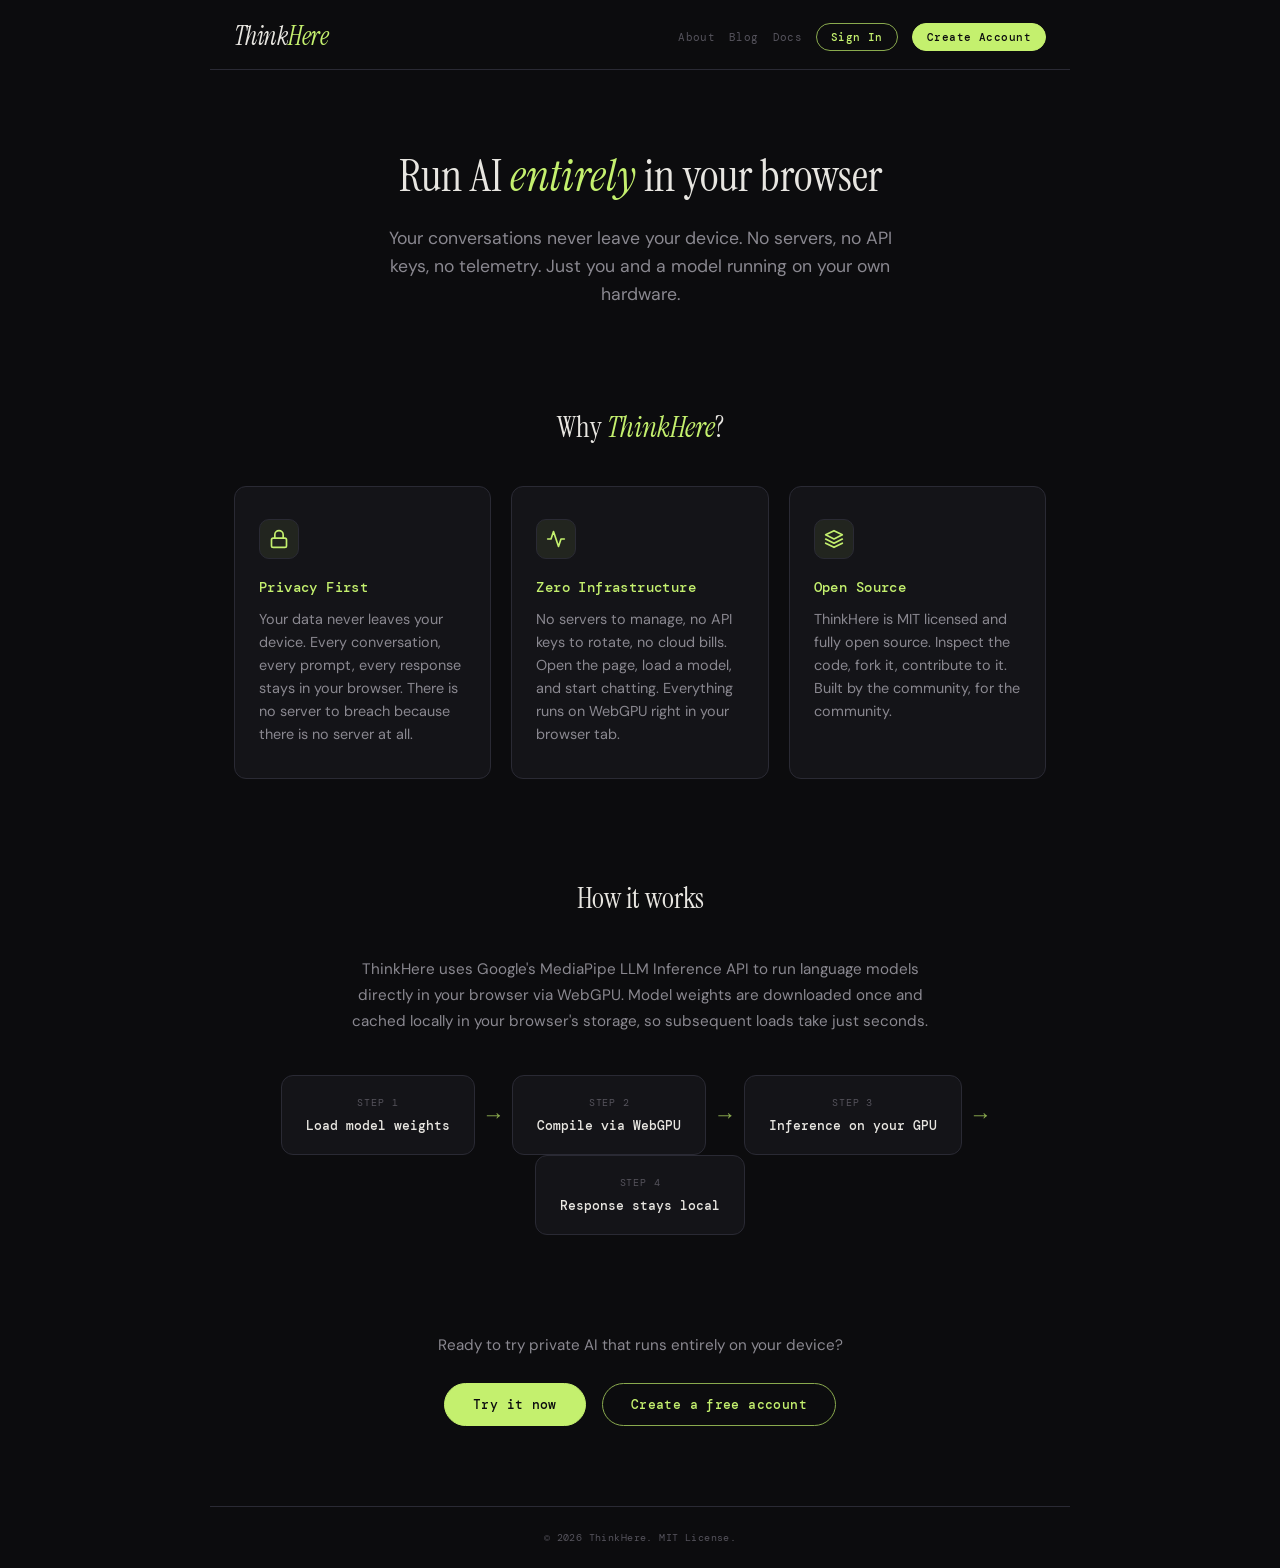
==== about.html @ 5b17ec75 "Simplify free tier to direct-to-chat Gemma 3n E2B experience Split monolithic index.html into separa" ====
<!DOCTYPE html>
<html lang="en">

<head>
  <meta charset="UTF-8">
  <meta name="viewport" content="width=device-width, initial-scale=1.0">
  <title>About — ThinkHere | Private AI in Your Browser</title>
  <meta name="description" content="ThinkHere runs AI entirely in your browser. No servers, no API keys, no data leaves your device. Learn how it works.">
  <link rel="icon" type="image/svg+xml" href="favicon.svg">
  <link rel="preconnect" href="https://fonts.googleapis.com">
  <link href="https://fonts.googleapis.com/css2?family=DM+Mono:wght@300;400;500&family=Instrument+Serif:ital@0;1&family=DM+Sans:wght@300;400;500;600&display=swap" rel="stylesheet">
  <link rel="stylesheet" href="css/style.css">
  <style>
    /* ── About Page Styles ── */
    .page-wrap {
      max-width: 860px;
      margin: 0 auto;
      display: flex;
      flex-direction: column;
      min-height: 100dvh;
    }

    .page-content {
      flex: 1;
      padding: 0 24px;
      overflow-y: auto;
    }

    /* Hero */
    .hero {
      text-align: center;
      padding: 80px 0 60px;
    }

    .hero h1 {
      font-family: var(--font-serif);
      font-size: 2.8rem;
      font-weight: 400;
      line-height: 1.2;
      margin-bottom: 20px;
    }

    .hero h1 em {
      color: var(--accent);
      font-style: italic;
    }

    .hero .tagline {
      color: var(--text-dim);
      font-size: 1.1rem;
      max-width: 520px;
      margin: 0 auto;
      line-height: 1.6;
    }

    /* Section titles */
    .section-title {
      font-family: var(--font-serif);
      font-size: 1.8rem;
      font-weight: 400;
      text-align: center;
      margin-bottom: 40px;
    }

    .section-title em {
      color: var(--accent);
      font-style: italic;
    }

    /* Cards */
    .cards-section {
      padding: 40px 0 60px;
    }

    .cards-grid {
      display: grid;
      grid-template-columns: repeat(3, 1fr);
      gap: 20px;
    }

    .card {
      background: var(--surface);
      border: 1px solid var(--border);
      border-radius: var(--radius);
      padding: 32px 24px;
      transition: border-color 0.2s ease;
    }

    .card:hover {
      border-color: var(--accent-dim);
    }

    .card-icon {
      width: 40px;
      height: 40px;
      border-radius: 10px;
      background: var(--accent-glow);
      border: 1px solid var(--border);
      display: flex;
      align-items: center;
      justify-content: center;
      font-size: 1.2rem;
      margin-bottom: 20px;
    }

    .card h3 {
      font-family: var(--font-mono);
      font-size: 0.85rem;
      font-weight: 500;
      letter-spacing: 0.03em;
      color: var(--accent);
      margin-bottom: 12px;
    }

    .card p {
      color: var(--text-dim);
      font-size: 0.9rem;
      line-height: 1.6;
    }

    /* How It Works */
    .how-section {
      padding: 40px 0 60px;
    }

    .how-description {
      color: var(--text-dim);
      font-size: 0.95rem;
      line-height: 1.7;
      text-align: center;
      max-width: 600px;
      margin: 0 auto 40px;
    }

    .flow-diagram {
      display: flex;
      align-items: center;
      justify-content: center;
      gap: 0;
      flex-wrap: wrap;
    }

    .flow-step {
      background: var(--surface);
      border: 1px solid var(--border);
      border-radius: var(--radius);
      padding: 20px 24px;
      text-align: center;
      min-width: 140px;
    }

    .flow-step .step-label {
      font-family: var(--font-mono);
      font-size: 0.65rem;
      color: var(--text-faint);
      text-transform: uppercase;
      letter-spacing: 0.08em;
      margin-bottom: 8px;
    }

    .flow-step .step-text {
      font-family: var(--font-mono);
      font-size: 0.8rem;
      color: var(--text);
      font-weight: 500;
    }

    .flow-arrow {
      color: var(--accent-dim);
      font-size: 1.4rem;
      padding: 0 12px;
      font-family: var(--font-mono);
    }

    /* CTA */
    .cta-section {
      text-align: center;
      padding: 40px 0 80px;
    }

    .cta-section p {
      color: var(--text-dim);
      font-size: 0.95rem;
      margin-bottom: 28px;
    }

    .cta-buttons {
      display: flex;
      gap: 16px;
      justify-content: center;
      flex-wrap: wrap;
    }

    .btn-primary {
      display: inline-block;
      font-family: var(--font-mono);
      font-size: 0.8rem;
      font-weight: 500;
      letter-spacing: 0.03em;
      text-decoration: none;
      padding: 12px 28px;
      border-radius: 100px;
      color: var(--bg);
      background: var(--accent);
      border: 1px solid var(--accent);
      transition: all 0.2s ease;
      cursor: pointer;
    }

    .btn-primary:hover {
      background: #d4ff7e;
    }

    .btn-secondary {
      display: inline-block;
      font-family: var(--font-mono);
      font-size: 0.8rem;
      font-weight: 500;
      letter-spacing: 0.03em;
      text-decoration: none;
      padding: 12px 28px;
      border-radius: 100px;
      color: var(--accent);
      background: transparent;
      border: 1px solid var(--accent-dim);
      transition: all 0.2s ease;
      cursor: pointer;
    }

    .btn-secondary:hover {
      border-color: var(--accent);
      background: var(--accent-glow);
    }

    /* Footer */
    .page-footer {
      padding: 24px;
      border-top: 1px solid var(--border);
      text-align: center;
      font-family: var(--font-mono);
      font-size: 0.65rem;
      color: var(--text-faint);
      letter-spacing: 0.04em;
    }

    /* Responsive */
    @media (max-width: 680px) {
      .hero h1 {
        font-size: 2rem;
      }

      .cards-grid {
        grid-template-columns: 1fr;
      }

      .flow-diagram {
        flex-direction: column;
      }

      .flow-arrow {
        transform: rotate(90deg);
        padding: 8px 0;
      }
    }
  </style>
</head>

<body>

  <div class="page-wrap">
    <header>
      <a class="logo" href="/">Think<span>Here</span></a>
      <div class="header-right">
        <a class="header-nav" href="about.html">About</a>
        <a class="header-nav" href="blog.html">Blog</a>
        <a class="header-nav" href="docs.html">Docs</a>
        <a class="auth-btn sign-in" href="#" onclick="signIn(); return false;">Sign In</a>
        <a class="auth-btn create-account" href="#" onclick="signUp(); return false;">Create Account</a>
      </div>
    </header>

    <div class="page-content">

      <!-- Hero -->
      <section class="hero">
        <h1>Run AI <em>entirely</em> in your browser</h1>
        <p class="tagline">Your conversations never leave your device. No servers, no API keys, no telemetry. Just you and a model running on your own hardware.</p>
      </section>

      <!-- Why ThinkHere? -->
      <section class="cards-section">
        <h2 class="section-title">Why <em>ThinkHere</em>?</h2>
        <div class="cards-grid">
          <div class="card">
            <div class="card-icon">
              <svg width="20" height="20" viewBox="0 0 24 24" fill="none" stroke="var(--accent)" stroke-width="2" stroke-linecap="round" stroke-linejoin="round"><rect x="3" y="11" width="18" height="11" rx="2" ry="2"/><path d="M7 11V7a5 5 0 0110 0v4"/></svg>
            </div>
            <h3>Privacy First</h3>
            <p>Your data never leaves your device. Every conversation, every prompt, every response stays in your browser. There is no server to breach because there is no server at all.</p>
          </div>
          <div class="card">
            <div class="card-icon">
              <svg width="20" height="20" viewBox="0 0 24 24" fill="none" stroke="var(--accent)" stroke-width="2" stroke-linecap="round" stroke-linejoin="round"><path d="M22 12h-4l-3 9L9 3l-3 9H2"/></svg>
            </div>
            <h3>Zero Infrastructure</h3>
            <p>No servers to manage, no API keys to rotate, no cloud bills. Open the page, load a model, and start chatting. Everything runs on WebGPU right in your browser tab.</p>
          </div>
          <div class="card">
            <div class="card-icon">
              <svg width="20" height="20" viewBox="0 0 24 24" fill="none" stroke="var(--accent)" stroke-width="2" stroke-linecap="round" stroke-linejoin="round"><path d="M12 2L2 7l10 5 10-5-10-5z"/><path d="M2 17l10 5 10-5"/><path d="M2 12l10 5 10-5"/></svg>
            </div>
            <h3>Open Source</h3>
            <p>ThinkHere is MIT licensed and fully open source. Inspect the code, fork it, contribute to it. Built by the community, for the community.</p>
          </div>
        </div>
      </section>

      <!-- How It Works -->
      <section class="how-section">
        <h2 class="section-title">How it works</h2>
        <p class="how-description">ThinkHere uses Google's MediaPipe LLM Inference API to run language models directly in your browser via WebGPU. Model weights are downloaded once and cached locally in your browser's storage, so subsequent loads take just seconds.</p>

        <div class="flow-diagram">
          <div class="flow-step">
            <div class="step-label">Step 1</div>
            <div class="step-text">Load model weights</div>
          </div>
          <div class="flow-arrow">&rarr;</div>
          <div class="flow-step">
            <div class="step-label">Step 2</div>
            <div class="step-text">Compile via WebGPU</div>
          </div>
          <div class="flow-arrow">&rarr;</div>
          <div class="flow-step">
            <div class="step-label">Step 3</div>
            <div class="step-text">Inference on your GPU</div>
          </div>
          <div class="flow-arrow">&rarr;</div>
          <div class="flow-step">
            <div class="step-label">Step 4</div>
            <div class="step-text">Response stays local</div>
          </div>
        </div>
      </section>

      <!-- CTA -->
      <section class="cta-section">
        <p>Ready to try private AI that runs entirely on your device?</p>
        <div class="cta-buttons">
          <a class="btn-primary" href="index.html">Try it now</a>
          <a class="btn-secondary" href="#" onclick="signUp(); return false;">Create a free account</a>
        </div>
      </section>

    </div>

    <footer class="page-footer">
      &copy; 2026 ThinkHere. MIT License.
    </footer>
  </div>

  <script type="module" src="js/auth.js"></script>
</body>

</html>
---- css/style.css ----
/* ── ThinkHere — Free Tier Styles ── */
:root {
  --bg: #0c0c0e;
  --surface: #141418;
  --surface-2: #1c1c22;
  --border: #2a2a34;
  --text: #e8e6e1;
  --text-dim: #8a8890;
  --text-faint: #55535c;
  --accent: #c4f06e;
  --accent-dim: #8aaa4e;
  --accent-glow: rgba(196, 240, 110, 0.08);
  --user-bg: #1e2a14;
  --radius: 12px;
  --font-mono: 'DM Mono', monospace;
  --font-serif: 'Instrument Serif', Georgia, serif;
  --font-sans: 'DM Sans', system-ui, sans-serif;
}

* {
  margin: 0;
  padding: 0;
  box-sizing: border-box;
}

html,
body {
  height: 100%;
  background: var(--bg);
  color: var(--text);
  font-family: var(--font-sans);
}

/* ── Layout ── */
.app {
  display: flex;
  flex-direction: column;
  height: 100dvh;
  max-width: 860px;
  margin: 0 auto;
  overflow: hidden;
}

/* ── Header ── */
header {
  padding: 20px 24px 16px;
  border-bottom: 1px solid var(--border);
  display: flex;
  align-items: center;
  justify-content: space-between;
  flex-shrink: 0;
}

.logo {
  font-family: var(--font-serif);
  font-size: 1.6rem;
  font-style: italic;
  letter-spacing: -0.02em;
  color: var(--text);
  text-decoration: none;
}

.logo span {
  color: var(--accent);
}

.header-right {
  display: flex;
  align-items: center;
  gap: 14px;
}

.header-meta {
  font-family: var(--font-mono);
  font-size: 0.7rem;
  color: var(--text-faint);
  letter-spacing: 0.06em;
  text-transform: uppercase;
}

.header-nav {
  font-family: var(--font-mono);
  font-size: 0.7rem;
  color: var(--text-faint);
  text-decoration: none;
  letter-spacing: 0.03em;
  transition: color 0.2s ease;
}

.header-nav:hover {
  color: var(--accent);
}

.auth-btn {
  font-family: var(--font-mono);
  font-size: 0.68rem;
  font-weight: 500;
  letter-spacing: 0.04em;
  text-decoration: none;
  padding: 6px 14px;
  border-radius: 100px;
  cursor: pointer;
  transition: all 0.2s ease;
}

.auth-btn.sign-in {
  color: var(--accent);
  background: transparent;
  border: 1px solid var(--accent-dim);
}

.auth-btn.sign-in:hover {
  border-color: var(--accent);
  background: var(--accent-glow);
}

.auth-btn.create-account {
  color: var(--bg);
  background: var(--accent);
  border: 1px solid var(--accent);
}

.auth-btn.create-account:hover {
  background: #d4ff7e;
}

.github-link {
  color: var(--text-faint);
  transition: color 0.2s ease;
  display: flex;
  align-items: center;
}

.github-link:hover {
  color: var(--accent);
}

.github-link svg {
  width: 20px;
  height: 20px;
  fill: currentColor;
}

.gh-stats {
  display: flex;
  align-items: center;
  gap: 10px;
}

.gh-stat {
  display: flex;
  align-items: center;
  gap: 4px;
  font-family: var(--font-mono);
  font-size: 0.65rem;
  color: var(--text-faint);
  text-decoration: none;
  letter-spacing: 0.03em;
  transition: color 0.2s ease;
}

.gh-stat:hover {
  color: var(--accent);
}

.gh-stat svg {
  width: 13px;
  height: 13px;
  fill: currentColor;
}

/* ── Intro Section (shown before loading starts) ── */
.intro-section {
  flex: 1;
  display: flex;
  flex-direction: column;
  align-items: center;
  justify-content: center;
  padding: 40px 24px;
  gap: 20px;
  animation: fadeIn 0.6s ease;
  text-align: center;
}

.intro-section h2 {
  font-family: var(--font-serif);
  font-size: 2rem;
  font-weight: 400;
  line-height: 1.3;
}

.intro-section h2 em {
  color: var(--accent);
  font-style: italic;
}

.intro-section p {
  color: var(--text-dim);
  max-width: 480px;
  line-height: 1.6;
  font-size: 0.92rem;
}

.intro-section .start-btn {
  font-family: var(--font-mono);
  font-size: 0.85rem;
  font-weight: 500;
  background: var(--accent);
  color: var(--bg);
  border: none;
  border-radius: 100px;
  padding: 14px 40px;
  cursor: pointer;
  letter-spacing: 0.04em;
  text-transform: uppercase;
  transition: all 0.2s ease;
  margin-top: 8px;
}

.intro-section .start-btn:hover {
  background: #d4ff7e;
  transform: translateY(-1px);
}

.intro-section .start-btn:disabled {
  opacity: 0.4;
  cursor: not-allowed;
  transform: none;
}

/* ── Device Banners ── */
.device-info-bar {
  display: flex;
  align-items: center;
  gap: 10px;
  font-family: var(--font-mono);
  font-size: 0.65rem;
  color: var(--text-faint);
  letter-spacing: 0.04em;
  padding: 8px 16px;
  background: var(--surface);
  border: 1px solid var(--border);
  border-radius: 100px;
}

.device-info-bar .info-sep {
  color: var(--border);
}

.device-info-bar .info-ok {
  color: var(--accent-dim);
}

.device-info-bar .info-warn {
  color: #d0a070;
}

.iphone-unsupported-banner {
  background: #1a1a2a;
  border: 1px solid #3a3a6a;
  border-radius: var(--radius);
  padding: 20px 24px;
  margin-bottom: 20px;
  text-align: center;
  font-size: 0.85rem;
  color: #b0b0d8;
  line-height: 1.6;
  max-width: 520px;
}

.iphone-unsupported-banner strong {
  color: #d0d0f0;
  font-size: 0.95rem;
}

.webgpu-warning,
.browser-version-warning {
  background: #2a1a1a;
  border: 1px solid #5a2a2a;
  border-radius: var(--radius);
  padding: 16px 20px;
  max-width: 480px;
  text-align: center;
  font-size: 0.85rem;
  color: #e8a0a0;
  line-height: 1.5;
}

.browser-version-warning {
  background: #2a2a1a;
  border-color: #5a5a2a;
  color: #d8d0a0;
}

.browser-version-warning code {
  font-family: var(--font-mono);
  font-size: 0.78rem;
  background: rgba(255, 255, 255, 0.06);
  padding: 2px 6px;
  border-radius: 4px;
}

.network-error {
  background: #2a1a1a;
  border: 1px solid #5a2a2a;
  border-radius: var(--radius);
  padding: 20px 24px;
  max-width: 520px;
  text-align: left;
  font-size: 0.82rem;
  color: #e8a0a0;
  line-height: 1.6;
}

.network-error strong {
  display: block;
  margin-bottom: 8px;
  font-size: 0.9rem;
}

.network-error code {
  font-family: var(--font-mono);
  font-size: 0.72rem;
  background: rgba(255, 255, 255, 0.06);
  padding: 2px 6px;
  border-radius: 4px;
}

.network-error ul {
  margin: 8px 0;
  padding-left: 18px;
}

.network-error li {
  margin: 4px 0;
}

/* ── Loading Screen ── */
.loading-screen {
  display: none;
  flex: 1;
  flex-direction: column;
  align-items: center;
  justify-content: center;
  gap: 16px;
  padding: 40px 24px;
  animation: fadeIn 0.6s ease;
}

.loading-screen.active {
  display: flex;
}

@keyframes fadeIn {
  from { opacity: 0; transform: translateY(10px); }
  to { opacity: 1; transform: translateY(0); }
}

.loader-ring {
  width: 48px;
  height: 48px;
  border: 2px solid var(--border);
  border-top-color: var(--accent);
  border-radius: 50%;
  animation: spin 1s linear infinite;
}

@keyframes spin {
  to { transform: rotate(360deg); }
}

.loading-model-name {
  font-family: var(--font-serif);
  font-style: italic;
  font-size: 1.2rem;
  color: var(--text-dim);
}

.loading-label {
  font-family: var(--font-mono);
  font-size: 0.78rem;
  color: var(--text-dim);
  letter-spacing: 0.02em;
}

.progress-bar-container {
  width: 300px;
  height: 4px;
  background: var(--surface);
  border-radius: 2px;
  overflow: hidden;
}

.progress-bar {
  height: 100%;
  background: var(--accent);
  width: 0%;
  border-radius: 2px;
  transition: width 0.3s ease;
}

.loading-phases {
  display: flex;
  gap: 24px;
  margin-top: 4px;
}

.phase {
  display: flex;
  align-items: center;
  gap: 6px;
  font-family: var(--font-mono);
  font-size: 0.7rem;
  color: var(--text-faint);
  letter-spacing: 0.03em;
}

.phase.active {
  color: var(--accent);
}

.phase.done {
  color: var(--accent-dim);
}

.phase-dot {
  width: 7px;
  height: 7px;
  border-radius: 50%;
  background: var(--border);
  flex-shrink: 0;
}

.phase.active .phase-dot {
  background: var(--accent);
  box-shadow: 0 0 8px var(--accent-glow);
  animation: pulse 1.5s ease infinite;
}

.phase.done .phase-dot {
  background: var(--accent-dim);
}

@keyframes pulse {
  0%, 100% { opacity: 1; }
  50% { opacity: 0.4; }
}

.loading-stats {
  display: flex;
  gap: 20px;
  font-family: var(--font-mono);
  font-size: 0.7rem;
  color: var(--text-faint);
  letter-spacing: 0.03em;
}

.loading-tip {
  font-size: 0.78rem;
  color: var(--text-faint);
  text-align: center;
  max-width: 380px;
  line-height: 1.5;
  margin-top: 8px;
  transition: opacity 0.3s ease;
}

/* ── Chat Container ── */
.chat-container {
  display: none;
  flex-direction: column;
  flex: 1;
  overflow: hidden;
}

.chat-container.active {
  display: flex;
}

/* ── Messages ── */
.messages {
  flex: 1;
  overflow-y: auto;
  padding: 20px 24px;
  display: flex;
  flex-direction: column;
  gap: 8px;
}

.messages::-webkit-scrollbar {
  width: 6px;
  background: transparent;
}

.messages::-webkit-scrollbar-track {
  background: transparent;
}

.messages::-webkit-scrollbar-thumb {
  background: transparent;
  border-radius: 4px;
  transition: background 0.2s;
}

.messages:hover::-webkit-scrollbar-thumb {
  background: var(--border);
}

.message {
  padding: 12px 16px;
  border-radius: var(--radius);
  font-size: 0.88rem;
  line-height: 1.65;
  max-width: 85%;
  word-wrap: break-word;
  overflow-wrap: break-word;
}

.message.system {
  align-self: center;
  font-family: var(--font-mono);
  font-size: 0.72rem;
  color: var(--text-faint);
  background: transparent;
  padding: 8px;
  letter-spacing: 0.03em;
}

.message.user {
  align-self: flex-end;
  background: var(--user-bg);
  border: 1px solid rgba(196, 240, 110, 0.12);
  color: var(--text);
}

.message.assistant {
  align-self: flex-start;
  background: var(--surface);
  border: 1px solid var(--border);
  color: var(--text);
}

/* ── Markdown in assistant messages ── */
.message.assistant.rendered h1,
.message.assistant.rendered h2,
.message.assistant.rendered h3,
.message.assistant.rendered h4 {
  font-family: var(--font-serif);
  font-weight: 400;
  margin: 16px 0 8px;
  color: var(--text);
}

.message.assistant.rendered h1 { font-size: 1.3rem; }
.message.assistant.rendered h2 { font-size: 1.1rem; }
.message.assistant.rendered h3 { font-size: 1rem; }

.message.assistant.rendered p {
  margin: 8px 0;
}

.message.assistant.rendered ul,
.message.assistant.rendered ol {
  padding-left: 20px;
  margin: 8px 0;
}

.message.assistant.rendered li {
  margin: 4px 0;
}

.message.assistant.rendered code {
  font-family: var(--font-mono);
  font-size: 0.82em;
  background: var(--bg);
  padding: 2px 6px;
  border-radius: 4px;
}

.message.assistant.rendered pre {
  background: var(--bg);
  border: 1px solid var(--border);
  border-radius: 8px;
  padding: 14px 16px;
  overflow-x: auto;
  margin: 12px 0;
}

.message.assistant.rendered pre code {
  background: transparent;
  padding: 0;
  font-size: 0.8rem;
  line-height: 1.5;
}

.message.assistant.rendered blockquote {
  border-left: 3px solid var(--accent-dim);
  padding-left: 14px;
  margin: 12px 0;
  color: var(--text-dim);
}

.message.assistant.rendered table {
  border-collapse: collapse;
  margin: 12px 0;
  width: 100%;
}

.message.assistant.rendered th,
.message.assistant.rendered td {
  border: 1px solid var(--border);
  padding: 8px 12px;
  text-align: left;
  font-size: 0.82rem;
}

.message.assistant.rendered th {
  background: var(--surface-2);
  font-weight: 500;
}

.message.assistant.rendered hr {
  border: none;
  border-top: 1px solid var(--border);
  margin: 16px 0;
}

.message.assistant.rendered a {
  color: var(--accent);
  text-decoration: underline;
  text-underline-offset: 2px;
}

.message-image {
  max-width: 200px;
  max-height: 200px;
  border-radius: 8px;
  margin-top: 6px;
  display: block;
}

/* ── Input Area ── */
.input-area {
  border-top: 1px solid var(--border);
  padding: 14px 24px 20px;
  flex-shrink: 0;
}

.attachment-preview {
  display: none;
  flex-wrap: wrap;
  gap: 8px;
  margin-bottom: 10px;
}

.attachment-preview.active {
  display: flex;
}

.attachment-thumb {
  display: flex;
  align-items: center;
  gap: 6px;
  background: var(--surface);
  border: 1px solid var(--border);
  border-radius: 8px;
  padding: 6px 10px;
  font-size: 0.72rem;
  color: var(--text-dim);
}

.attachment-thumb img {
  width: 32px;
  height: 32px;
  object-fit: cover;
  border-radius: 4px;
}

.attachment-thumb .remove-attach {
  background: none;
  border: none;
  color: var(--text-faint);
  cursor: pointer;
  font-size: 1rem;
  line-height: 1;
  transition: color 0.2s;
}

.attachment-thumb .remove-attach:hover {
  color: #e05050;
}

.input-row {
  display: flex;
  align-items: flex-end;
  gap: 8px;
}

.input-wrapper {
  flex: 1;
  background: var(--surface);
  border: 1px solid var(--border);
  border-radius: var(--radius);
  padding: 0 14px;
  transition: border-color 0.2s;
}

.input-wrapper:focus-within {
  border-color: var(--accent-dim);
}

.input-wrapper textarea {
  width: 100%;
  background: transparent;
  border: none;
  color: var(--text);
  font-family: var(--font-sans);
  font-size: 0.88rem;
  resize: none;
  outline: none;
  padding: 12px 0;
  line-height: 1.5;
  max-height: 150px;
}

.file-btn,
.send-btn,
.stop-btn {
  flex-shrink: 0;
  width: 40px;
  height: 40px;
  border-radius: 50%;
  border: 1px solid var(--border);
  background: var(--surface);
  color: var(--text-dim);
  cursor: pointer;
  display: flex;
  align-items: center;
  justify-content: center;
  transition: all 0.2s;
}

.file-btn:hover,
.send-btn:hover {
  border-color: var(--accent-dim);
  color: var(--accent);
}

.send-btn:disabled {
  opacity: 0.3;
  cursor: not-allowed;
}

.send-btn svg,
.stop-btn svg,
.file-btn svg {
  width: 18px;
  height: 18px;
  fill: currentColor;
}

.stop-btn {
  display: none;
  border-color: #e05050;
  color: #e05050;
}

.stop-btn.active {
  display: flex;
}

.stop-btn:hover {
  background: rgba(224, 80, 80, 0.1);
}

.multimodal-btns {
  display: none;
}

.multimodal-btns.active {
  display: flex;
  gap: 4px;
}

.mm-btn {
  flex-shrink: 0;
  width: 40px;
  height: 40px;
  border-radius: 50%;
  border: 1px solid var(--border);
  background: var(--surface);
  color: var(--text-dim);
  cursor: pointer;
  display: flex;
  align-items: center;
  justify-content: center;
  transition: all 0.2s;
}

.mm-btn:hover {
  border-color: var(--accent-dim);
  color: var(--accent);
}

.mm-btn svg {
  width: 18px;
  height: 18px;
  fill: currentColor;
}

.input-meta {
  display: flex;
  justify-content: space-between;
  align-items: center;
  margin-top: 8px;
}

.input-meta-left {
  display: flex;
  align-items: center;
  gap: 8px;
}

.input-meta-left span {
  font-family: var(--font-mono);
  font-size: 0.68rem;
  color: var(--text-faint);
  letter-spacing: 0.02em;
}

.toolbar-btn {
  display: inline-flex;
  align-items: center;
  gap: 4px;
  font-family: var(--font-mono);
  font-size: 0.65rem;
  color: var(--text-faint);
  background: transparent;
  border: 1px solid transparent;
  padding: 4px 8px;
  border-radius: 6px;
  cursor: pointer;
  letter-spacing: 0.03em;
  transition: all 0.2s;
}

.toolbar-btn:hover {
  color: var(--text-dim);
  border-color: var(--border);
  background: var(--surface);
}

.toolbar-btn svg {
  width: 14px;
  height: 14px;
  fill: currentColor;
}

.input-meta-right {
  display: flex;
  align-items: center;
  gap: 10px;
}

.input-meta-right span {
  font-family: var(--font-mono);
  font-size: 0.68rem;
  color: var(--text-faint);
  letter-spacing: 0.02em;
}

.token-bar {
  display: flex;
  align-items: center;
  gap: 8px;
}

.token-bar-track {
  width: 60px;
  height: 3px;
  background: var(--surface-2);
  border-radius: 2px;
  overflow: hidden;
}

.token-bar-fill {
  height: 100%;
  background: var(--accent-dim);
  width: 0%;
  border-radius: 2px;
  transition: width 0.3s ease;
}

.token-bar-fill.warn {
  background: #d0a070;
}

.token-bar-fill.danger {
  background: #e05050;
}

/* ── File Drop Overlay ── */
.file-drop-overlay {
  position: absolute;
  inset: 0;
  background: rgba(12, 12, 14, 0.9);
  display: none;
  flex-direction: column;
  align-items: center;
  justify-content: center;
  gap: 12px;
  z-index: 20;
  border: 2px dashed var(--accent-dim);
  border-radius: var(--radius);
}

.file-drop-overlay.active {
  display: flex;
}

.file-drop-overlay svg {
  width: 36px;
  height: 36px;
  fill: var(--accent-dim);
}

.file-drop-overlay span {
  font-family: var(--font-mono);
  font-size: 0.78rem;
  color: var(--accent-dim);
  letter-spacing: 0.03em;
}

/* ── Upgrade Banner ── */
.upgrade-banner {
  display: flex;
  align-items: center;
  justify-content: center;
  gap: 12px;
  padding: 10px 20px;
  background: var(--surface);
  border-top: 1px solid var(--border);
  font-family: var(--font-mono);
  font-size: 0.72rem;
  color: var(--text-dim);
  letter-spacing: 0.03em;
}

.upgrade-banner a {
  color: var(--accent);
  text-decoration: none;
  font-weight: 500;
}

.upgrade-banner a:hover {
  text-decoration: underline;
}

/* ── Responsive ── */
@media (max-width: 600px) {
  header {
    padding: 16px 16px 12px;
  }

  .header-right {
    gap: 8px;
  }

  .gh-stats {
    display: none;
  }

  .messages {
    padding: 16px;
  }

  .input-area {
    padding: 12px 16px 20px;
  }

  .intro-section h2 {
    font-size: 1.5rem;
  }

  .message {
    max-width: 92%;
  }

  .device-info-bar {
    font-size: 0.6rem;
    gap: 6px;
    padding: 6px 12px;
  }

  .auth-btn {
    font-size: 0.6rem;
    padding: 5px 10px;
  }
}
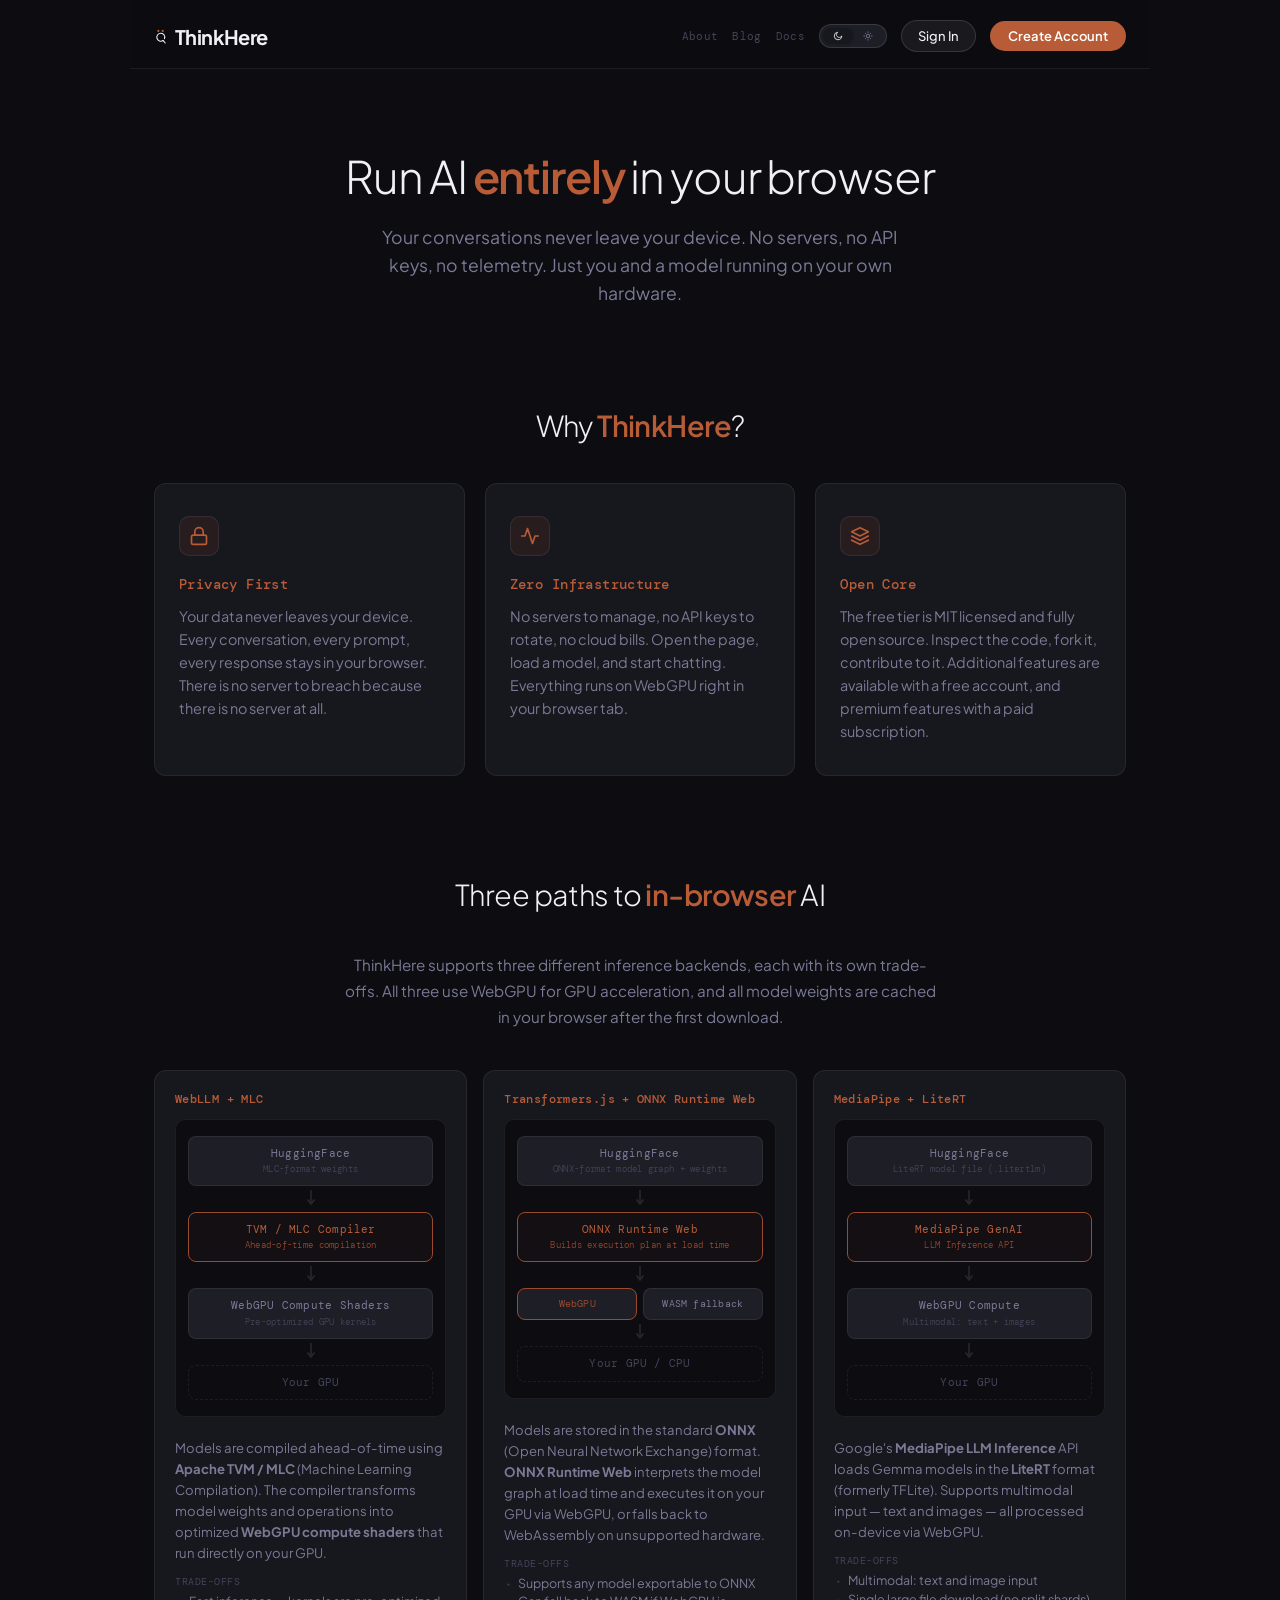
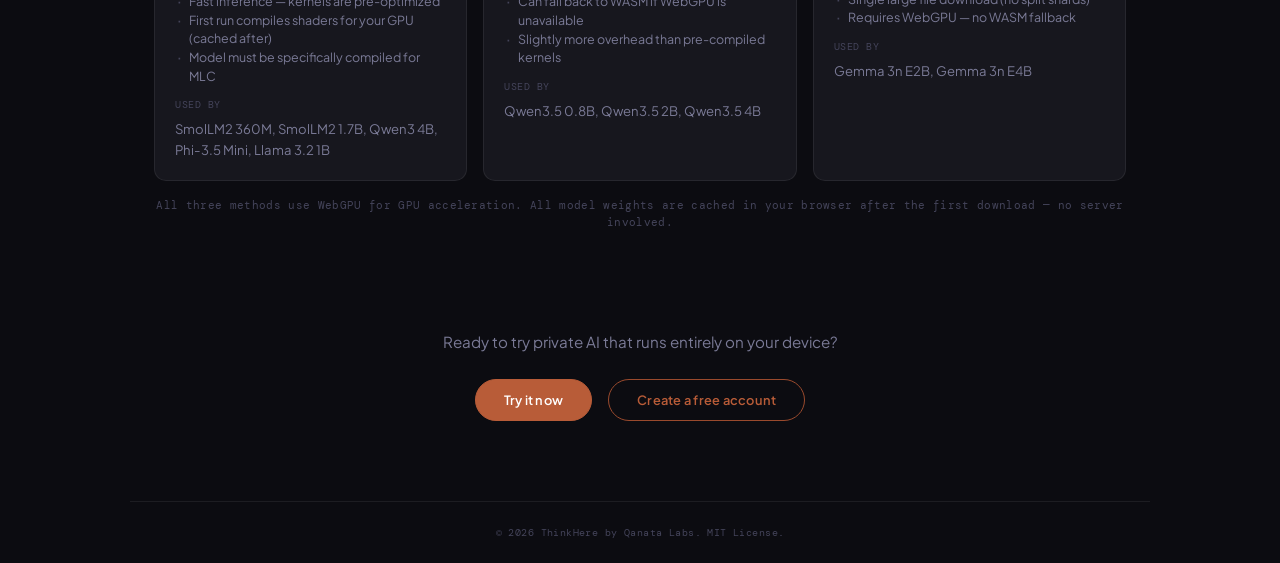
==== commit f4ff7787: "rebrand" ====
--- a/about.html
+++ b/about.html
@@ -1,5 +1,5 @@
 <!DOCTYPE html>
-<html lang="en">
+<html lang="en" data-theme="dark">
 
 <head>
   <meta charset="UTF-8">
@@ -8,16 +8,59 @@
   <meta name="description" content="ThinkHere runs AI entirely in your browser. No servers, no API keys, no data leaves your device. Learn how it works.">
   <link rel="icon" type="image/svg+xml" href="favicon.svg">
   <link rel="preconnect" href="https://fonts.googleapis.com">
-  <link href="https://fonts.googleapis.com/css2?family=DM+Mono:wght@300;400;500&family=Instrument+Serif:ital@0;1&family=DM+Sans:wght@300;400;500;600&display=swap" rel="stylesheet">
+  <link href="https://fonts.googleapis.com/css2?family=Plus+Jakarta+Sans:ital,wght@0,300;0,400;0,500;0,600;0,700;1,400&family=DM+Mono:wght@300;400;500&display=swap" rel="stylesheet">
   <link rel="stylesheet" href="css/style.css">
   <style>
     /* ── About Page Styles ── */
     .page-wrap {
-      max-width: 860px;
+      max-width: 1020px;
       margin: 0 auto;
       display: flex;
       flex-direction: column;
       min-height: 100dvh;
+    }
+
+    /* Top nav for content pages */
+    .page-header {
+      padding: 20px 24px 16px;
+      border-bottom: 1px solid var(--border);
+      display: flex;
+      align-items: center;
+      justify-content: space-between;
+      flex-shrink: 0;
+      background: var(--topbar-bg);
+      backdrop-filter: blur(12px);
+    }
+
+    .page-header-logo {
+      font-family: var(--font-sans);
+      font-weight: 700;
+      font-size: 1.25rem;
+      letter-spacing: -0.03em;
+      color: var(--text);
+      text-decoration: none;
+      display: flex;
+      align-items: center;
+      gap: 8px;
+    }
+
+    .page-header-right {
+      display: flex;
+      align-items: center;
+      gap: 14px;
+    }
+
+    .page-nav {
+      font-family: var(--font-mono);
+      font-size: 0.7rem;
+      color: var(--text-dim);
+      text-decoration: none;
+      letter-spacing: 0.03em;
+      transition: color 0.2s ease;
+    }
+
+    .page-nav:hover {
+      color: var(--accent);
     }
 
     .page-content {
@@ -33,20 +76,23 @@
     }
 
     .hero h1 {
-      font-family: var(--font-serif);
+      font-family: var(--font-sans);
       font-size: 2.8rem;
-      font-weight: 400;
+      font-weight: 300;
       line-height: 1.2;
       margin-bottom: 20px;
+      letter-spacing: -0.025em;
+      color: var(--hero-h);
     }
 
     .hero h1 em {
-      color: var(--accent);
-      font-style: italic;
+      color: var(--hero-em);
+      font-style: normal;
+      font-weight: 600;
     }
 
     .hero .tagline {
-      color: var(--text-dim);
+      color: var(--text-muted);
       font-size: 1.1rem;
       max-width: 520px;
       margin: 0 auto;
@@ -55,16 +101,19 @@
 
     /* Section titles */
     .section-title {
-      font-family: var(--font-serif);
+      font-family: var(--font-sans);
       font-size: 1.8rem;
-      font-weight: 400;
+      font-weight: 300;
       text-align: center;
       margin-bottom: 40px;
+      letter-spacing: -0.02em;
+      color: var(--hero-h);
     }
 
     .section-title em {
-      color: var(--accent);
-      font-style: italic;
+      color: var(--hero-em);
+      font-style: normal;
+      font-weight: 600;
     }
 
     /* Cards */
@@ -87,14 +136,14 @@
     }
 
     .card:hover {
-      border-color: var(--accent-dim);
+      border-color: var(--border-md);
     }
 
     .card-icon {
       width: 40px;
       height: 40px;
       border-radius: 10px;
-      background: var(--accent-glow);
+      background: rgba(184,92,56,0.1);
       border: 1px solid var(--border);
       display: flex;
       align-items: center;
@@ -113,18 +162,18 @@
     }
 
     .card p {
-      color: var(--text-dim);
+      color: var(--text-muted);
       font-size: 0.9rem;
       line-height: 1.6;
     }
 
-    /* How It Works */
+    /* How It Works / Architecture */
     .how-section {
       padding: 40px 0 60px;
     }
 
     .how-description {
-      color: var(--text-dim);
+      color: var(--text-muted);
       font-size: 0.95rem;
       line-height: 1.7;
       text-align: center;
@@ -132,44 +181,169 @@
       margin: 0 auto 40px;
     }
 
-    .flow-diagram {
-      display: flex;
-      align-items: center;
-      justify-content: center;
-      gap: 0;
-      flex-wrap: wrap;
-    }
-
-    .flow-step {
+    .arch-columns {
+      display: grid;
+      grid-template-columns: 1fr 1fr 1fr;
+      gap: 16px;
+    }
+
+    .arch-card {
       background: var(--surface);
       border: 1px solid var(--border);
       border-radius: var(--radius);
-      padding: 20px 24px;
-      text-align: center;
-      min-width: 140px;
-    }
-
-    .flow-step .step-label {
+      padding: 20px;
+    }
+
+    .arch-card h4 {
+      font-family: var(--font-mono);
+      font-size: 0.78rem;
+      font-weight: 500;
+      color: var(--accent);
+      margin-bottom: 12px;
+      letter-spacing: 0.03em;
+    }
+
+    .arch-card p {
+      font-size: 0.82rem;
+      color: var(--text-muted);
+      line-height: 1.6;
+      text-align: left;
+      margin-bottom: 12px;
+    }
+
+    .arch-card p:last-child {
+      margin-bottom: 0;
+    }
+
+    .arch-card .arch-label {
       font-family: var(--font-mono);
       font-size: 0.65rem;
-      color: var(--text-faint);
+      color: var(--text-dim);
+      letter-spacing: 0.05em;
       text-transform: uppercase;
-      letter-spacing: 0.08em;
-      margin-bottom: 8px;
-    }
-
-    .flow-step .step-text {
-      font-family: var(--font-mono);
-      font-size: 0.8rem;
-      color: var(--text);
-      font-weight: 500;
-    }
-
-    .flow-arrow {
+      margin-bottom: 4px;
+    }
+
+    .arch-card ul {
+      list-style: none;
+      padding: 0;
+      margin: 0 0 12px;
+    }
+
+    .arch-card li {
+      font-size: 0.78rem;
+      color: var(--text-muted);
+      line-height: 1.5;
+      padding-left: 14px;
+      position: relative;
+    }
+
+    .arch-card li::before {
+      content: '\00B7';
+      position: absolute;
+      left: 2px;
+      color: var(--text-dim);
+      font-weight: bold;
+    }
+
+    .arch-flow {
+      display: flex;
+      flex-direction: column;
+      align-items: center;
+      margin-bottom: 20px;
+      padding: 16px 12px;
+      background: var(--bg);
+      border-radius: 10px;
+      border: 1px solid var(--border);
+    }
+
+    .arch-flow-step {
+      width: 100%;
+      background: var(--surface2);
+      border: 1px solid var(--border);
+      border-radius: 8px;
+      padding: 9px 12px;
+      text-align: center;
+      font-family: var(--font-mono);
+      font-size: 0.68rem;
+      font-weight: 400;
+      color: var(--text-muted);
+      letter-spacing: 0.02em;
+      line-height: 1.4;
+    }
+
+    .arch-flow-step .step-sub {
+      display: block;
+      font-size: 0.58rem;
+      color: var(--text-dim);
+      font-weight: 300;
+      margin-top: 2px;
+      letter-spacing: 0.03em;
+    }
+
+    .arch-flow-step.highlight {
+      border-color: var(--accent-dim);
+      background: rgba(184,92,56,0.04);
+      color: var(--accent);
+    }
+
+    .arch-flow-step.highlight .step-sub {
       color: var(--accent-dim);
-      font-size: 1.4rem;
-      padding: 0 12px;
-      font-family: var(--font-mono);
+    }
+
+    .arch-flow-step.step-end {
+      background: transparent;
+      border-style: dashed;
+      color: var(--text-dim);
+    }
+
+    .arch-flow-step.step-fork {
+      display: flex;
+      justify-content: center;
+      gap: 6px;
+      background: transparent;
+      border: none;
+      padding: 0;
+    }
+
+    .arch-flow-step.step-fork .fork-option {
+      flex: 1;
+      background: var(--surface2);
+      border: 1px solid var(--border);
+      border-radius: 8px;
+      padding: 8px 6px;
+      font-family: var(--font-mono);
+      font-size: 0.62rem;
+      color: var(--text-muted);
+      text-align: center;
+    }
+
+    .arch-flow-step.step-fork .fork-primary {
+      border-color: var(--accent-dim);
+      color: var(--accent-dim);
+    }
+
+    .arch-flow-arrow {
+      display: flex;
+      align-items: center;
+      justify-content: center;
+      padding: 4px 0;
+      color: var(--border-md);
+    }
+
+    .arch-flow-arrow svg {
+      width: 12px;
+      height: 18px;
+    }
+
+    .arch-shared {
+      margin-top: 16px;
+      text-align: center;
+      font-family: var(--font-mono);
+      font-size: 0.68rem;
+      color: var(--text-dim);
+      letter-spacing: 0.03em;
+      line-height: 1.6;
     }
 
     /* CTA */
@@ -179,7 +353,7 @@
     }
 
     .cta-section p {
-      color: var(--text-dim);
+      color: var(--text-muted);
       font-size: 0.95rem;
       margin-bottom: 28px;
     }
@@ -193,14 +367,14 @@
 
     .btn-primary {
       display: inline-block;
-      font-family: var(--font-mono);
+      font-family: var(--font-sans);
       font-size: 0.8rem;
-      font-weight: 500;
-      letter-spacing: 0.03em;
+      font-weight: 600;
+      letter-spacing: 0.02em;
       text-decoration: none;
       padding: 12px 28px;
       border-radius: 100px;
-      color: var(--bg);
+      color: #fff;
       background: var(--accent);
       border: 1px solid var(--accent);
       transition: all 0.2s ease;
@@ -208,15 +382,16 @@
     }
 
     .btn-primary:hover {
-      background: #d4ff7e;
+      background: #d4724e;
+      border-color: #d4724e;
     }
 
     .btn-secondary {
       display: inline-block;
-      font-family: var(--font-mono);
+      font-family: var(--font-sans);
       font-size: 0.8rem;
-      font-weight: 500;
-      letter-spacing: 0.03em;
+      font-weight: 600;
+      letter-spacing: 0.02em;
       text-decoration: none;
       padding: 12px 28px;
       border-radius: 100px;
@@ -239,11 +414,49 @@
       text-align: center;
       font-family: var(--font-mono);
       font-size: 0.65rem;
-      color: var(--text-faint);
+      color: var(--text-dim);
       letter-spacing: 0.04em;
     }
 
+    /* Theme toggle for content pages */
+    .page-theme-toggle {
+      display: flex;
+      align-items: center;
+      background: var(--surface2);
+      border: 1px solid var(--border-md);
+      border-radius: 20px;
+      padding: 3px;
+    }
+
+    .page-theme-btn {
+      display: flex;
+      align-items: center;
+      gap: 4px;
+      padding: 3px 10px;
+      border-radius: 16px;
+      border: none;
+      background: transparent;
+      color: var(--text-muted);
+      font-family: var(--font-sans);
+      font-size: 11px;
+      font-weight: 500;
+      cursor: pointer;
+      transition: all 0.18s;
+    }
+
+    .page-theme-btn.active {
+      background: var(--surface);
+      color: var(--text);
+      box-shadow: 0 1px 4px var(--shadow);
+    }
+
     /* Responsive */
+    @media (max-width: 900px) {
+      .arch-columns {
+        grid-template-columns: 1fr 1fr;
+      }
+    }
+
     @media (max-width: 680px) {
       .hero h1 {
         font-size: 2rem;
@@ -253,13 +466,16 @@
         grid-template-columns: 1fr;
       }
 
-      .flow-diagram {
-        flex-direction: column;
+      .arch-columns {
+        grid-template-columns: 1fr;
       }
 
-      .flow-arrow {
-        transform: rotate(90deg);
-        padding: 8px 0;
+      .page-header {
+        padding: 16px;
+      }
+
+      .page-header-right {
+        gap: 8px;
       }
     }
   </style>
@@ -268,14 +484,30 @@
 <body>
 
   <div class="page-wrap">
-    <header>
-      <a class="logo" href="/">Think<span>Here</span></a>
-      <div class="header-right">
-        <a class="header-nav" href="about.html">About</a>
-        <a class="header-nav" href="blog.html">Blog</a>
-        <a class="header-nav" href="docs.html">Docs</a>
-        <a class="auth-btn sign-in" href="#" onclick="signIn(); return false;">Sign In</a>
-        <a class="auth-btn create-account" href="#" onclick="signUp(); return false;">Create Account</a>
+    <header class="page-header">
+      <a class="page-header-logo" href="/">
+        <svg width="13" height="15" viewBox="0 0 72 80" fill="none">
+          <circle cx="24" cy="9" r="6" fill="#b85c38"/>
+          <circle cx="48" cy="9" r="6" fill="#b85c38"/>
+          <path d="M 58,52 A 22,22 0 1 0 50,62" stroke="#f4f1eb" stroke-width="6" fill="none" stroke-linecap="round" class="ql-stroke"/>
+          <line x1="50" y1="62" x2="62" y2="76" stroke="#f4f1eb" stroke-width="6" stroke-linecap="round" class="ql-stroke"/>
+        </svg>
+        ThinkHere
+      </a>
+      <div class="page-header-right">
+        <a class="page-nav" href="about.html">About</a>
+        <a class="page-nav" href="blog.html">Blog</a>
+        <a class="page-nav" href="docs.html">Docs</a>
+        <div class="page-theme-toggle">
+          <button class="page-theme-btn active" id="btn-dark" onclick="setTheme('dark')">
+            <svg width="10" height="10" viewBox="0 0 24 24" fill="none"><path d="M21 12.79A9 9 0 1111.21 3a7 7 0 109.79 9.79z" stroke="currentColor" stroke-width="2" stroke-linecap="round"/></svg>
+          </button>
+          <button class="page-theme-btn" id="btn-light" onclick="setTheme('light')">
+            <svg width="10" height="10" viewBox="0 0 24 24" fill="none"><circle cx="12" cy="12" r="4" stroke="currentColor" stroke-width="2"/><path d="M12 2v2M12 20v2M2 12h2M20 12h2M5.63 5.63l1.41 1.41M16.96 16.96l1.41 1.41M5.63 18.37l1.41-1.41M16.96 7.04l1.41-1.41" stroke="currentColor" stroke-width="2" stroke-linecap="round"/></svg>
+          </button>
+        </div>
+        <a class="btn-top-ghost" href="#" onclick="signIn(); return false;">Sign In</a>
+        <a class="btn-top-solid" href="#" onclick="signUp(); return false;">Create Account</a>
       </div>
     </header>
 
@@ -293,54 +525,102 @@
         <div class="cards-grid">
           <div class="card">
             <div class="card-icon">
-              <svg width="20" height="20" viewBox="0 0 24 24" fill="none" stroke="var(--accent)" stroke-width="2" stroke-linecap="round" stroke-linejoin="round"><rect x="3" y="11" width="18" height="11" rx="2" ry="2"/><path d="M7 11V7a5 5 0 0110 0v4"/></svg>
+              <svg width="20" height="20" viewBox="0 0 24 24" fill="none" stroke="#b85c38" stroke-width="2" stroke-linecap="round" stroke-linejoin="round"><rect x="3" y="11" width="18" height="11" rx="2" ry="2"/><path d="M7 11V7a5 5 0 0110 0v4"/></svg>
             </div>
             <h3>Privacy First</h3>
             <p>Your data never leaves your device. Every conversation, every prompt, every response stays in your browser. There is no server to breach because there is no server at all.</p>
           </div>
           <div class="card">
             <div class="card-icon">
-              <svg width="20" height="20" viewBox="0 0 24 24" fill="none" stroke="var(--accent)" stroke-width="2" stroke-linecap="round" stroke-linejoin="round"><path d="M22 12h-4l-3 9L9 3l-3 9H2"/></svg>
+              <svg width="20" height="20" viewBox="0 0 24 24" fill="none" stroke="#b85c38" stroke-width="2" stroke-linecap="round" stroke-linejoin="round"><path d="M22 12h-4l-3 9L9 3l-3 9H2"/></svg>
             </div>
             <h3>Zero Infrastructure</h3>
             <p>No servers to manage, no API keys to rotate, no cloud bills. Open the page, load a model, and start chatting. Everything runs on WebGPU right in your browser tab.</p>
           </div>
           <div class="card">
             <div class="card-icon">
-              <svg width="20" height="20" viewBox="0 0 24 24" fill="none" stroke="var(--accent)" stroke-width="2" stroke-linecap="round" stroke-linejoin="round"><path d="M12 2L2 7l10 5 10-5-10-5z"/><path d="M2 17l10 5 10-5"/><path d="M2 12l10 5 10-5"/></svg>
+              <svg width="20" height="20" viewBox="0 0 24 24" fill="none" stroke="#b85c38" stroke-width="2" stroke-linecap="round" stroke-linejoin="round"><path d="M12 2L2 7l10 5 10-5-10-5z"/><path d="M2 17l10 5 10-5"/><path d="M2 12l10 5 10-5"/></svg>
             </div>
-            <h3>Open Source</h3>
-            <p>ThinkHere is MIT licensed and fully open source. Inspect the code, fork it, contribute to it. Built by the community, for the community.</p>
+            <h3>Open Core</h3>
+            <p>The free tier is MIT licensed and fully open source. Inspect the code, fork it, contribute to it. Additional features are available with a free account, and premium features with a paid subscription.</p>
           </div>
         </div>
       </section>
 
-      <!-- How It Works -->
+      <!-- How It Works — Three Architectures -->
       <section class="how-section">
-        <h2 class="section-title">How it works</h2>
-        <p class="how-description">ThinkHere uses Google's MediaPipe LLM Inference API to run language models directly in your browser via WebGPU. Model weights are downloaded once and cached locally in your browser's storage, so subsequent loads take just seconds.</p>
-
-        <div class="flow-diagram">
-          <div class="flow-step">
-            <div class="step-label">Step 1</div>
-            <div class="step-text">Load model weights</div>
+        <h2 class="section-title">Three paths to <em>in-browser</em> AI</h2>
+        <p class="how-description">ThinkHere supports three different inference backends, each with its own trade-offs. All three use WebGPU for GPU acceleration, and all model weights are cached in your browser after the first download.</p>
+
+        <div class="arch-columns">
+          <div class="arch-card">
+            <h4>WebLLM + MLC</h4>
+            <div class="arch-flow">
+              <div class="arch-flow-step">HuggingFace<span class="step-sub">MLC-format weights</span></div>
+              <div class="arch-flow-arrow"><svg viewBox="0 0 12 18"><line x1="6" y1="0" x2="6" y2="12" stroke="currentColor" stroke-width="1.5"/><polyline points="2.5,9.5 6,14 9.5,9.5" fill="none" stroke="currentColor" stroke-width="1.5"/></svg></div>
+              <div class="arch-flow-step highlight">TVM / MLC Compiler<span class="step-sub">Ahead-of-time compilation</span></div>
+              <div class="arch-flow-arrow"><svg viewBox="0 0 12 18"><line x1="6" y1="0" x2="6" y2="12" stroke="currentColor" stroke-width="1.5"/><polyline points="2.5,9.5 6,14 9.5,9.5" fill="none" stroke="currentColor" stroke-width="1.5"/></svg></div>
+              <div class="arch-flow-step">WebGPU Compute Shaders<span class="step-sub">Pre-optimized GPU kernels</span></div>
+              <div class="arch-flow-arrow"><svg viewBox="0 0 12 18"><line x1="6" y1="0" x2="6" y2="12" stroke="currentColor" stroke-width="1.5"/><polyline points="2.5,9.5 6,14 9.5,9.5" fill="none" stroke="currentColor" stroke-width="1.5"/></svg></div>
+              <div class="arch-flow-step step-end">Your GPU</div>
+            </div>
+            <p>Models are compiled ahead-of-time using <strong>Apache TVM / MLC</strong> (Machine Learning Compilation). The compiler transforms model weights and operations into optimized <strong>WebGPU compute shaders</strong> that run directly on your GPU.</p>
+            <div class="arch-label">Trade-offs</div>
+            <ul>
+              <li>Fast inference — kernels are pre-optimized</li>
+              <li>First run compiles shaders for your GPU (cached after)</li>
+              <li>Model must be specifically compiled for MLC</li>
+            </ul>
+            <p class="arch-label">Used by</p>
+            <p>SmolLM2 360M, SmolLM2 1.7B, Qwen3 4B, Phi-3.5 Mini, Llama 3.2 1B</p>
           </div>
-          <div class="flow-arrow">&rarr;</div>
-          <div class="flow-step">
-            <div class="step-label">Step 2</div>
-            <div class="step-text">Compile via WebGPU</div>
+          <div class="arch-card">
+            <h4>Transformers.js + ONNX Runtime Web</h4>
+            <div class="arch-flow">
+              <div class="arch-flow-step">HuggingFace<span class="step-sub">ONNX-format model graph + weights</span></div>
+              <div class="arch-flow-arrow"><svg viewBox="0 0 12 18"><line x1="6" y1="0" x2="6" y2="12" stroke="currentColor" stroke-width="1.5"/><polyline points="2.5,9.5 6,14 9.5,9.5" fill="none" stroke="currentColor" stroke-width="1.5"/></svg></div>
+              <div class="arch-flow-step highlight">ONNX Runtime Web<span class="step-sub">Builds execution plan at load time</span></div>
+              <div class="arch-flow-arrow"><svg viewBox="0 0 12 18"><line x1="6" y1="0" x2="6" y2="12" stroke="currentColor" stroke-width="1.5"/><polyline points="2.5,9.5 6,14 9.5,9.5" fill="none" stroke="currentColor" stroke-width="1.5"/></svg></div>
+              <div class="arch-flow-step step-fork">
+                <div class="fork-option fork-primary">WebGPU</div>
+                <div class="fork-option">WASM fallback</div>
+              </div>
+              <div class="arch-flow-arrow"><svg viewBox="0 0 12 18"><line x1="6" y1="0" x2="6" y2="12" stroke="currentColor" stroke-width="1.5"/><polyline points="2.5,9.5 6,14 9.5,9.5" fill="none" stroke="currentColor" stroke-width="1.5"/></svg></div>
+              <div class="arch-flow-step step-end">Your GPU / CPU</div>
+            </div>
+            <p>Models are stored in the standard <strong>ONNX</strong> (Open Neural Network Exchange) format. <strong>ONNX Runtime Web</strong> interprets the model graph at load time and executes it on your GPU via WebGPU, or falls back to WebAssembly on unsupported hardware.</p>
+            <div class="arch-label">Trade-offs</div>
+            <ul>
+              <li>Supports any model exportable to ONNX</li>
+              <li>Can fall back to WASM if WebGPU is unavailable</li>
+              <li>Slightly more overhead than pre-compiled kernels</li>
+            </ul>
+            <p class="arch-label">Used by</p>
+            <p>Qwen3.5 0.8B, Qwen3.5 2B, Qwen3.5 4B</p>
           </div>
-          <div class="flow-arrow">&rarr;</div>
-          <div class="flow-step">
-            <div class="step-label">Step 3</div>
-            <div class="step-text">Inference on your GPU</div>
-          </div>
-          <div class="flow-arrow">&rarr;</div>
-          <div class="flow-step">
-            <div class="step-label">Step 4</div>
-            <div class="step-text">Response stays local</div>
+          <div class="arch-card">
+            <h4>MediaPipe + LiteRT</h4>
+            <div class="arch-flow">
+              <div class="arch-flow-step">HuggingFace<span class="step-sub">LiteRT model file (.litertlm)</span></div>
+              <div class="arch-flow-arrow"><svg viewBox="0 0 12 18"><line x1="6" y1="0" x2="6" y2="12" stroke="currentColor" stroke-width="1.5"/><polyline points="2.5,9.5 6,14 9.5,9.5" fill="none" stroke="currentColor" stroke-width="1.5"/></svg></div>
+              <div class="arch-flow-step highlight">MediaPipe GenAI<span class="step-sub">LLM Inference API</span></div>
+              <div class="arch-flow-arrow"><svg viewBox="0 0 12 18"><line x1="6" y1="0" x2="6" y2="12" stroke="currentColor" stroke-width="1.5"/><polyline points="2.5,9.5 6,14 9.5,9.5" fill="none" stroke="currentColor" stroke-width="1.5"/></svg></div>
+              <div class="arch-flow-step">WebGPU Compute<span class="step-sub">Multimodal: text + images</span></div>
+              <div class="arch-flow-arrow"><svg viewBox="0 0 12 18"><line x1="6" y1="0" x2="6" y2="12" stroke="currentColor" stroke-width="1.5"/><polyline points="2.5,9.5 6,14 9.5,9.5" fill="none" stroke="currentColor" stroke-width="1.5"/></svg></div>
+              <div class="arch-flow-step step-end">Your GPU</div>
+            </div>
+            <p>Google's <strong>MediaPipe LLM Inference</strong> API loads Gemma models in the <strong>LiteRT</strong> format (formerly TFLite). Supports multimodal input — text and images — all processed on-device via WebGPU.</p>
+            <div class="arch-label">Trade-offs</div>
+            <ul>
+              <li>Multimodal: text and image input</li>
+              <li>Single large file download (no split shards)</li>
+              <li>Requires WebGPU — no WASM fallback</li>
+            </ul>
+            <p class="arch-label">Used by</p>
+            <p>Gemma 3n E2B, Gemma 3n E4B</p>
           </div>
         </div>
+        <div class="arch-shared">All three methods use WebGPU for GPU acceleration. All model weights are cached in your browser after the first download — no server involved.</div>
       </section>
 
       <!-- CTA -->
@@ -355,10 +635,24 @@
     </div>
 
     <footer class="page-footer">
-      &copy; 2026 ThinkHere. MIT License.
+      &copy; 2026 ThinkHere by Qanata Labs. MIT License.
     </footer>
   </div>
 
+  <script>
+    function setTheme(t) {
+      document.documentElement.setAttribute('data-theme', t);
+      document.getElementById('btn-dark').classList.toggle('active', t === 'dark');
+      document.getElementById('btn-light').classList.toggle('active', t === 'light');
+      var strokeCol = t === 'light' ? '#9a9a9a' : '#f4f1eb';
+      document.querySelectorAll('.ql-stroke').forEach(function(el) { el.setAttribute('stroke', strokeCol); });
+      localStorage.setItem('thinkhere-theme', t);
+    }
+    (function() {
+      var saved = localStorage.getItem('thinkhere-theme');
+      if (saved) setTheme(saved);
+    })();
+  </script>
   <script type="module" src="js/auth.js"></script>
 </body>
 
--- a/css/style.css
+++ b/css/style.css
@@ -1,20 +1,75 @@
-/* ── ThinkHere — Free Tier Styles ── */
-:root {
-  --bg: #0c0c0e;
-  --surface: #141418;
-  --surface-2: #1c1c22;
-  --border: #2a2a34;
-  --text: #e8e6e1;
-  --text-dim: #8a8890;
-  --text-faint: #55535c;
-  --accent: #c4f06e;
-  --accent-dim: #8aaa4e;
-  --accent-glow: rgba(196, 240, 110, 0.08);
-  --user-bg: #1e2a14;
-  --radius: 12px;
-  --font-mono: 'DM Mono', monospace;
-  --font-serif: 'Instrument Serif', Georgia, serif;
-  --font-sans: 'DM Sans', system-ui, sans-serif;
+/* ── ThinkHere — Qanata Labs Brand Styles ── */
+
+/* ── DARK THEME (default) ── */
+[data-theme="dark"] {
+  --bg:           #0c0c11;
+  --bg-side:      #101015;
+  --surface:      #17171e;
+  --surface2:     #1e1e27;
+  --border:       rgba(255,255,255,0.07);
+  --border-md:    rgba(255,255,255,0.12);
+  --text:         #f0f0f5;
+  --text-muted:   #7a7a96;
+  --text-dim:     #44445a;
+  --input-bg:     #17171e;
+  --pill-bg:      rgba(184,92,56,0.12);
+  --pill-border:  rgba(184,92,56,0.28);
+  --pill-text:    #c96a42;
+  --pill2-bg:     rgba(255,255,255,0.04);
+  --pill2-border: rgba(255,255,255,0.09);
+  --pill2-text:   rgba(255,255,255,0.32);
+  --topbar-bg:    rgba(12,12,17,0.8);
+  --btn-ghost-bg: rgba(255,255,255,0.06);
+  --btn-ghost-bd: rgba(255,255,255,0.13);
+  --hero-h:       #f0f0f5;
+  --hero-em:      #b85c38;
+  --sidebar-glow: rgba(184,92,56,0.22);
+  --orb1:         rgba(184,92,56,0.09);
+  --orb2:         rgba(184,92,56,0.05);
+  --shadow:       rgba(0,0,0,0.15);
+  --accent:       #b85c38;
+  --accent-dim:   #9a4a2d;
+  --accent-glow:  rgba(184,92,56,0.10);
+  --user-bg:      #1e1a16;
+  --radius:       12px;
+  --font-mono:    'DM Mono', monospace;
+  --font-sans:    'Plus Jakarta Sans', system-ui, sans-serif;
+}
+
+/* ── LIGHT THEME ── */
+[data-theme="light"] {
+  --bg:           #f0f0f0;
+  --bg-side:      #ffffff;
+  --surface:      #ffffff;
+  --surface2:     #e8e8e8;
+  --border:       rgba(0,0,0,0.08);
+  --border-md:    rgba(0,0,0,0.13);
+  --text:         #1a1a1a;
+  --text-muted:   #666666;
+  --text-dim:     #aaaaaa;
+  --input-bg:     #ffffff;
+  --pill-bg:      rgba(184,92,56,0.08);
+  --pill-border:  rgba(184,92,56,0.22);
+  --pill-text:    #9e3f1a;
+  --pill2-bg:     rgba(0,0,0,0.04);
+  --pill2-border: rgba(0,0,0,0.1);
+  --pill2-text:   #888888;
+  --topbar-bg:    rgba(240,240,240,0.92);
+  --btn-ghost-bg: rgba(0,0,0,0.05);
+  --btn-ghost-bd: rgba(0,0,0,0.14);
+  --hero-h:       #111820;
+  --hero-em:      #b85c38;
+  --sidebar-glow: rgba(184,92,56,0.15);
+  --orb1:         rgba(184,92,56,0.06);
+  --orb2:         rgba(184,92,56,0.03);
+  --shadow:       rgba(0,0,0,0.08);
+  --accent:       #b85c38;
+  --accent-dim:   #9e3f1a;
+  --accent-glow:  rgba(184,92,56,0.08);
+  --user-bg:      #f5ede8;
+  --radius:       12px;
+  --font-mono:    'DM Mono', monospace;
+  --font-sans:    'Plus Jakarta Sans', system-ui, sans-serif;
 }
 
 * {
@@ -29,122 +84,362 @@
   background: var(--bg);
   color: var(--text);
   font-family: var(--font-sans);
-}
-
-/* ── Layout ── */
+  transition: background 0.25s, color 0.25s;
+}
+
+/* ── Layout: Sidebar + Main ── */
 .app {
   display: flex;
+  height: 100dvh;
+  overflow: hidden;
+}
+
+/* ── Sidebar ── */
+.sidebar {
+  width: 258px;
+  background: var(--bg-side);
+  border-right: 1px solid var(--border);
+  display: flex;
   flex-direction: column;
-  height: 100dvh;
-  max-width: 860px;
-  margin: 0 auto;
+  padding: 22px 14px 18px;
+  flex-shrink: 0;
+  position: relative;
+  transition: background 0.25s;
+}
+
+.sidebar::after {
+  content: '';
+  position: absolute;
+  top: 15%;
+  right: 0;
+  bottom: 15%;
+  width: 1px;
+  background: linear-gradient(to bottom, transparent, var(--sidebar-glow), transparent);
+}
+
+/* Logo block */
+.logo-block {
+  padding: 2px 8px 16px;
+  border-bottom: 1px solid var(--border);
+  margin-bottom: 12px;
+}
+
+.logo-product {
+  font-family: var(--font-sans);
+  font-weight: 700;
+  font-size: 20px;
+  letter-spacing: -0.03em;
+  color: var(--text);
+  line-height: 1;
+  text-decoration: none;
+  display: block;
+}
+
+a.logo-product:hover {
+  opacity: 0.85;
+}
+
+.logo-parent {
+  display: flex;
+  align-items: center;
+  gap: 6px;
+  margin-top: 5px;
+}
+
+.logo-parent-text {
+  font-family: var(--font-mono);
+  font-size: 9px;
+  letter-spacing: 0.14em;
+  text-transform: uppercase;
+  color: var(--text-dim);
+}
+
+/* New chat button */
+.btn-new {
+  display: flex;
+  align-items: center;
+  gap: 9px;
+  padding: 9px 12px;
+  border-radius: 8px;
+  background: transparent;
+  border: 1px solid var(--border-md);
+  color: var(--text-muted);
+  font-family: var(--font-sans);
+  font-size: 13.5px;
+  font-weight: 500;
+  cursor: pointer;
+  transition: all 0.15s;
+  width: 100%;
+  text-align: left;
+  margin-bottom: 4px;
+}
+
+.btn-new:hover {
+  background: var(--surface2);
+  color: var(--text);
+}
+
+.btn-new svg {
+  opacity: 0.5;
+  flex-shrink: 0;
+}
+
+/* Nav section */
+.nav-section {
+  flex: 1;
+  overflow-y: auto;
+  display: flex;
+  flex-direction: column;
+  gap: 1px;
+}
+
+.nav-item {
+  display: flex;
+  align-items: center;
+  gap: 9px;
+  padding: 8px 12px;
+  border-radius: 7px;
+  color: var(--text-muted);
+  font-size: 13.5px;
+  cursor: pointer;
+  transition: all 0.14s;
+  text-decoration: none;
+}
+
+.nav-item:hover {
+  background: var(--surface2);
+  color: var(--text);
+}
+
+.nav-item svg {
+  flex-shrink: 0;
+  opacity: 0.6;
+}
+
+.nav-divider {
+  height: 1px;
+  background: var(--border);
+  margin: 8px 0;
+}
+
+/* Sidebar footer */
+.sidebar-footer {
+  padding-top: 14px;
+  border-top: 1px solid var(--border);
+  display: flex;
+  flex-direction: column;
+  gap: 7px;
+}
+
+.footer-note {
+  padding: 2px 4px 2px;
+  line-height: 1.5;
+}
+
+.footer-label {
+  font-family: var(--font-mono);
+  font-size: 9px;
+  letter-spacing: 0.18em;
+  text-transform: uppercase;
+  color: #b85c38;
+  display: block;
+  margin-bottom: 5px;
+}
+
+.footer-body {
+  font-size: 11.5px;
+  color: var(--text-muted);
+  line-height: 1.5;
+}
+
+.pills {
+  display: flex;
+  flex-direction: column;
+  gap: 4px;
+}
+
+.pill {
+  display: flex;
+  align-items: center;
+  gap: 7px;
+  padding: 5px 9px;
+  border-radius: 6px;
+  font-size: 11px;
+  font-weight: 600;
+  letter-spacing: 0.03em;
+  border: 1px solid transparent;
+  transition: all 0.15s;
+}
+
+.pill-a {
+  background: var(--pill-bg);
+  border-color: var(--pill-border);
+  color: var(--pill-text);
+}
+
+.pill-b {
+  background: var(--pill2-bg);
+  border-color: var(--pill2-border);
+  color: var(--pill2-text);
+}
+
+.btn-login {
+  padding: 10px 12px;
+  border-radius: 7px;
+  background: #b85c38;
+  border: none;
+  color: #fff;
+  font-family: var(--font-sans);
+  font-size: 13px;
+  font-weight: 600;
+  cursor: pointer;
+  transition: all 0.18s;
+  text-align: center;
+  text-decoration: none;
+  display: block;
+}
+
+.btn-login:hover {
+  background: #d4724e;
+}
+
+/* ── Main Content Area ── */
+.main-content {
+  flex: 1;
+  display: flex;
+  flex-direction: column;
   overflow: hidden;
-}
-
-/* ── Header ── */
-header {
-  padding: 20px 24px 16px;
+  position: relative;
+  background: var(--bg);
+  transition: background 0.25s;
+}
+
+/* Background orbs */
+.bg-orb {
+  position: absolute;
+  border-radius: 50%;
+  filter: blur(90px);
+  pointer-events: none;
+  z-index: 0;
+}
+
+.orb1 {
+  width: 520px;
+  height: 400px;
+  background: radial-gradient(circle, var(--orb1) 0%, transparent 70%);
+  top: -80px;
+  left: 50%;
+  transform: translateX(-50%);
+}
+
+.orb2 {
+  width: 280px;
+  height: 280px;
+  background: radial-gradient(circle, var(--orb2) 0%, transparent 70%);
+  bottom: 60px;
+  right: 8%;
+}
+
+/* ── Topbar ── */
+.topbar {
+  position: relative;
+  z-index: 10;
+  height: 52px;
+  display: flex;
+  align-items: center;
+  justify-content: flex-end;
+  padding: 0 20px;
+  gap: 8px;
   border-bottom: 1px solid var(--border);
-  display: flex;
-  align-items: center;
-  justify-content: space-between;
+  background: var(--topbar-bg);
+  backdrop-filter: blur(12px);
+  transition: background 0.25s;
   flex-shrink: 0;
 }
 
-.logo {
-  font-family: var(--font-serif);
-  font-size: 1.6rem;
-  font-style: italic;
-  letter-spacing: -0.02em;
+/* Theme toggle */
+.theme-toggle {
+  display: flex;
+  align-items: center;
+  background: var(--surface2);
+  border: 1px solid var(--border-md);
+  border-radius: 20px;
+  padding: 3px;
+  margin-right: 6px;
+}
+
+.theme-btn {
+  display: flex;
+  align-items: center;
+  gap: 5px;
+  padding: 4px 12px;
+  border-radius: 16px;
+  border: none;
+  background: transparent;
+  color: var(--text-muted);
+  font-family: var(--font-sans);
+  font-size: 12px;
+  font-weight: 500;
+  cursor: pointer;
+  transition: all 0.18s;
+}
+
+.theme-btn.active {
+  background: var(--surface);
   color: var(--text);
+  box-shadow: 0 1px 4px var(--shadow);
+}
+
+.btn-top-ghost {
+  padding: 7px 16px;
+  border-radius: 20px;
+  border: 1px solid var(--btn-ghost-bd);
+  background: var(--btn-ghost-bg);
+  color: var(--text);
+  font-family: var(--font-sans);
+  font-size: 13px;
+  font-weight: 500;
+  cursor: pointer;
+  transition: all 0.15s;
   text-decoration: none;
 }
 
-.logo span {
-  color: var(--accent);
-}
-
-.header-right {
-  display: flex;
-  align-items: center;
-  gap: 14px;
-}
-
-.header-meta {
+.btn-top-ghost:hover {
+  background: var(--surface2);
+}
+
+.btn-top-solid {
+  padding: 7px 18px;
+  border-radius: 20px;
+  border: none;
+  background: #b85c38;
+  color: #fff;
+  font-family: var(--font-sans);
+  font-size: 13px;
+  font-weight: 600;
+  cursor: pointer;
+  transition: all 0.15s;
+  text-decoration: none;
+}
+
+.btn-top-solid:hover {
+  background: #d4724e;
+}
+
+.topbar-meta {
   font-family: var(--font-mono);
   font-size: 0.7rem;
-  color: var(--text-faint);
+  color: var(--text-dim);
   letter-spacing: 0.06em;
   text-transform: uppercase;
-}
-
-.header-nav {
-  font-family: var(--font-mono);
-  font-size: 0.7rem;
-  color: var(--text-faint);
-  text-decoration: none;
-  letter-spacing: 0.03em;
-  transition: color 0.2s ease;
-}
-
-.header-nav:hover {
-  color: var(--accent);
-}
-
-.auth-btn {
-  font-family: var(--font-mono);
-  font-size: 0.68rem;
-  font-weight: 500;
-  letter-spacing: 0.04em;
-  text-decoration: none;
-  padding: 6px 14px;
-  border-radius: 100px;
-  cursor: pointer;
-  transition: all 0.2s ease;
-}
-
-.auth-btn.sign-in {
-  color: var(--accent);
-  background: transparent;
-  border: 1px solid var(--accent-dim);
-}
-
-.auth-btn.sign-in:hover {
-  border-color: var(--accent);
-  background: var(--accent-glow);
-}
-
-.auth-btn.create-account {
-  color: var(--bg);
-  background: var(--accent);
-  border: 1px solid var(--accent);
-}
-
-.auth-btn.create-account:hover {
-  background: #d4ff7e;
-}
-
-.github-link {
-  color: var(--text-faint);
-  transition: color 0.2s ease;
-  display: flex;
-  align-items: center;
-}
-
-.github-link:hover {
-  color: var(--accent);
-}
-
-.github-link svg {
-  width: 20px;
-  height: 20px;
-  fill: currentColor;
+  margin-right: auto;
 }
 
 .gh-stats {
   display: flex;
   align-items: center;
   gap: 10px;
+  margin-right: 8px;
 }
 
 .gh-stat {
@@ -153,7 +448,7 @@
   gap: 4px;
   font-family: var(--font-mono);
   font-size: 0.65rem;
-  color: var(--text-faint);
+  color: var(--text-dim);
   text-decoration: none;
   letter-spacing: 0.03em;
   transition: color 0.2s ease;
@@ -169,7 +464,34 @@
   fill: currentColor;
 }
 
-/* ── Intro Section (shown before loading starts) ── */
+.github-link {
+  color: var(--text-dim);
+  transition: color 0.2s ease;
+  display: flex;
+  align-items: center;
+}
+
+.github-link:hover {
+  color: var(--accent);
+}
+
+.github-link svg {
+  width: 18px;
+  height: 18px;
+  fill: currentColor;
+}
+
+/* ── Inner content wrapper (scrollable area below topbar) ── */
+.main-inner {
+  flex: 1;
+  display: flex;
+  flex-direction: column;
+  overflow: hidden;
+  position: relative;
+  z-index: 1;
+}
+
+/* ── Intro Section ── */
 .intro-section {
   flex: 1;
   display: flex;
@@ -178,47 +500,70 @@
   justify-content: center;
   padding: 40px 24px;
   gap: 20px;
-  animation: fadeIn 0.6s ease;
+  animation: fadeUp 0.55s ease both;
   text-align: center;
 }
 
 .intro-section h2 {
-  font-family: var(--font-serif);
-  font-size: 2rem;
-  font-weight: 400;
-  line-height: 1.3;
+  font-family: var(--font-sans);
+  font-size: clamp(1.5rem, 3.8vw, 2.2rem);
+  font-weight: 300;
+  line-height: 1.15;
+  letter-spacing: -0.025em;
+  color: var(--hero-h);
 }
 
 .intro-section h2 em {
-  color: var(--accent);
-  font-style: italic;
+  color: var(--hero-em);
+  font-style: normal;
+  font-weight: 600;
 }
 
 .intro-section p {
-  color: var(--text-dim);
+  color: var(--text-muted);
   max-width: 480px;
   line-height: 1.6;
   font-size: 0.92rem;
 }
 
+/* Eyebrow */
+.eyebrow {
+  display: flex;
+  align-items: center;
+  gap: 7px;
+  font-family: var(--font-mono);
+  font-size: 10px;
+  letter-spacing: 0.18em;
+  text-transform: uppercase;
+  color: var(--text-dim);
+}
+
+.eyebrow-dot {
+  width: 6px;
+  height: 6px;
+  border-radius: 50%;
+  background: #b85c38;
+  box-shadow: 0 0 8px rgba(184,92,56,0.5);
+  animation: pulse 2.2s ease infinite;
+}
+
 .intro-section .start-btn {
-  font-family: var(--font-mono);
+  font-family: var(--font-sans);
   font-size: 0.85rem;
-  font-weight: 500;
+  font-weight: 600;
   background: var(--accent);
-  color: var(--bg);
+  color: #fff;
   border: none;
   border-radius: 100px;
   padding: 14px 40px;
   cursor: pointer;
-  letter-spacing: 0.04em;
-  text-transform: uppercase;
+  letter-spacing: 0.02em;
   transition: all 0.2s ease;
   margin-top: 8px;
 }
 
 .intro-section .start-btn:hover {
-  background: #d4ff7e;
+  background: #d4724e;
   transform: translateY(-1px);
 }
 
@@ -235,7 +580,7 @@
   gap: 10px;
   font-family: var(--font-mono);
   font-size: 0.65rem;
-  color: var(--text-faint);
+  color: var(--text-dim);
   letter-spacing: 0.04em;
   padding: 8px 16px;
   background: var(--surface);
@@ -244,11 +589,11 @@
 }
 
 .device-info-bar .info-sep {
-  color: var(--border);
+  color: var(--border-md);
 }
 
 .device-info-bar .info-ok {
-  color: var(--accent-dim);
+  color: var(--accent);
 }
 
 .device-info-bar .info-warn {
@@ -256,40 +601,40 @@
 }
 
 .iphone-unsupported-banner {
-  background: #1a1a2a;
-  border: 1px solid #3a3a6a;
+  background: var(--surface);
+  border: 1px solid var(--border-md);
   border-radius: var(--radius);
   padding: 20px 24px;
   margin-bottom: 20px;
   text-align: center;
   font-size: 0.85rem;
-  color: #b0b0d8;
+  color: var(--text-muted);
   line-height: 1.6;
   max-width: 520px;
 }
 
 .iphone-unsupported-banner strong {
-  color: #d0d0f0;
+  color: var(--text);
   font-size: 0.95rem;
 }
 
 .webgpu-warning,
 .browser-version-warning {
-  background: #2a1a1a;
-  border: 1px solid #5a2a2a;
+  background: rgba(184,92,56,0.06);
+  border: 1px solid rgba(184,92,56,0.2);
   border-radius: var(--radius);
   padding: 16px 20px;
   max-width: 480px;
   text-align: center;
   font-size: 0.85rem;
-  color: #e8a0a0;
+  color: var(--text-muted);
   line-height: 1.5;
 }
 
 .browser-version-warning {
-  background: #2a2a1a;
-  border-color: #5a5a2a;
-  color: #d8d0a0;
+  background: rgba(184,92,56,0.04);
+  border-color: rgba(184,92,56,0.15);
+  color: var(--text-muted);
 }
 
 .browser-version-warning code {
@@ -301,14 +646,14 @@
 }
 
 .network-error {
-  background: #2a1a1a;
-  border: 1px solid #5a2a2a;
+  background: rgba(184,92,56,0.06);
+  border: 1px solid rgba(184,92,56,0.2);
   border-radius: var(--radius);
   padding: 20px 24px;
   max-width: 520px;
   text-align: left;
   font-size: 0.82rem;
-  color: #e8a0a0;
+  color: var(--text-muted);
   line-height: 1.6;
 }
 
@@ -316,6 +661,7 @@
   display: block;
   margin-bottom: 8px;
   font-size: 0.9rem;
+  color: var(--text);
 }
 
 .network-error code {
@@ -344,22 +690,22 @@
   justify-content: center;
   gap: 16px;
   padding: 40px 24px;
-  animation: fadeIn 0.6s ease;
+  animation: fadeUp 0.6s ease;
 }
 
 .loading-screen.active {
   display: flex;
 }
 
-@keyframes fadeIn {
-  from { opacity: 0; transform: translateY(10px); }
+@keyframes fadeUp {
+  from { opacity: 0; transform: translateY(16px); }
   to { opacity: 1; transform: translateY(0); }
 }
 
 .loader-ring {
   width: 48px;
   height: 48px;
-  border: 2px solid var(--border);
+  border: 2px solid var(--border-md);
   border-top-color: var(--accent);
   border-radius: 50%;
   animation: spin 1s linear infinite;
@@ -370,16 +716,16 @@
 }
 
 .loading-model-name {
-  font-family: var(--font-serif);
-  font-style: italic;
+  font-family: var(--font-sans);
+  font-weight: 600;
   font-size: 1.2rem;
-  color: var(--text-dim);
+  color: var(--text-muted);
 }
 
 .loading-label {
   font-family: var(--font-mono);
   font-size: 0.78rem;
-  color: var(--text-dim);
+  color: var(--text-muted);
   letter-spacing: 0.02em;
 }
 
@@ -411,7 +757,7 @@
   gap: 6px;
   font-family: var(--font-mono);
   font-size: 0.7rem;
-  color: var(--text-faint);
+  color: var(--text-dim);
   letter-spacing: 0.03em;
 }
 
@@ -427,7 +773,7 @@
   width: 7px;
   height: 7px;
   border-radius: 50%;
-  background: var(--border);
+  background: var(--border-md);
   flex-shrink: 0;
 }
 
@@ -451,13 +797,13 @@
   gap: 20px;
   font-family: var(--font-mono);
   font-size: 0.7rem;
-  color: var(--text-faint);
+  color: var(--text-dim);
   letter-spacing: 0.03em;
 }
 
 .loading-tip {
   font-size: 0.78rem;
-  color: var(--text-faint);
+  color: var(--text-dim);
   text-align: center;
   max-width: 380px;
   line-height: 1.5;
@@ -485,6 +831,9 @@
   display: flex;
   flex-direction: column;
   gap: 8px;
+  max-width: 860px;
+  margin: 0 auto;
+  width: 100%;
 }
 
 .messages::-webkit-scrollbar {
@@ -503,7 +852,7 @@
 }
 
 .messages:hover::-webkit-scrollbar-thumb {
-  background: var(--border);
+  background: var(--border-md);
 }
 
 .message {
@@ -520,7 +869,7 @@
   align-self: center;
   font-family: var(--font-mono);
   font-size: 0.72rem;
-  color: var(--text-faint);
+  color: var(--text-dim);
   background: transparent;
   padding: 8px;
   letter-spacing: 0.03em;
@@ -529,7 +878,7 @@
 .message.user {
   align-self: flex-end;
   background: var(--user-bg);
-  border: 1px solid rgba(196, 240, 110, 0.12);
+  border: 1px solid rgba(184,92,56,0.12);
   color: var(--text);
 }
 
@@ -545,8 +894,8 @@
 .message.assistant.rendered h2,
 .message.assistant.rendered h3,
 .message.assistant.rendered h4 {
-  font-family: var(--font-serif);
-  font-weight: 400;
+  font-family: var(--font-sans);
+  font-weight: 600;
   margin: 16px 0 8px;
   color: var(--text);
 }
@@ -597,7 +946,7 @@
   border-left: 3px solid var(--accent-dim);
   padding-left: 14px;
   margin: 12px 0;
-  color: var(--text-dim);
+  color: var(--text-muted);
 }
 
 .message.assistant.rendered table {
@@ -615,7 +964,7 @@
 }
 
 .message.assistant.rendered th {
-  background: var(--surface-2);
+  background: var(--surface2);
   font-weight: 500;
 }
 
@@ -644,6 +993,9 @@
   border-top: 1px solid var(--border);
   padding: 14px 24px 20px;
   flex-shrink: 0;
+  max-width: 860px;
+  margin: 0 auto;
+  width: 100%;
 }
 
 .attachment-preview {
@@ -666,7 +1018,7 @@
   border-radius: 8px;
   padding: 6px 10px;
   font-size: 0.72rem;
-  color: var(--text-dim);
+  color: var(--text-muted);
 }
 
 .attachment-thumb img {
@@ -679,7 +1031,7 @@
 .attachment-thumb .remove-attach {
   background: none;
   border: none;
-  color: var(--text-faint);
+  color: var(--text-dim);
   cursor: pointer;
   font-size: 1rem;
   line-height: 1;
@@ -698,15 +1050,16 @@
 
 .input-wrapper {
   flex: 1;
-  background: var(--surface);
-  border: 1px solid var(--border);
+  background: var(--input-bg);
+  border: 1px solid var(--border-md);
   border-radius: var(--radius);
   padding: 0 14px;
   transition: border-color 0.2s;
 }
 
 .input-wrapper:focus-within {
-  border-color: var(--accent-dim);
+  border-color: rgba(184,92,56,0.45);
+  box-shadow: 0 0 0 3px rgba(184,92,56,0.1);
 }
 
 .input-wrapper textarea {
@@ -721,6 +1074,7 @@
   padding: 12px 0;
   line-height: 1.5;
   max-height: 150px;
+  caret-color: #b85c38;
 }
 
 .file-btn,
@@ -730,9 +1084,9 @@
   width: 40px;
   height: 40px;
   border-radius: 50%;
-  border: 1px solid var(--border);
+  border: 1px solid var(--border-md);
   background: var(--surface);
-  color: var(--text-dim);
+  color: var(--text-muted);
   cursor: pointer;
   display: flex;
   align-items: center;
@@ -742,7 +1096,7 @@
 
 .file-btn:hover,
 .send-btn:hover {
-  border-color: var(--accent-dim);
+  border-color: var(--accent);
   color: var(--accent);
 }
 
@@ -787,9 +1141,9 @@
   width: 40px;
   height: 40px;
   border-radius: 50%;
-  border: 1px solid var(--border);
+  border: 1px solid var(--border-md);
   background: var(--surface);
-  color: var(--text-dim);
+  color: var(--text-muted);
   cursor: pointer;
   display: flex;
   align-items: center;
@@ -798,7 +1152,7 @@
 }
 
 .mm-btn:hover {
-  border-color: var(--accent-dim);
+  border-color: var(--accent);
   color: var(--accent);
 }
 
@@ -824,7 +1178,7 @@
 .input-meta-left span {
   font-family: var(--font-mono);
   font-size: 0.68rem;
-  color: var(--text-faint);
+  color: var(--text-dim);
   letter-spacing: 0.02em;
 }
 
@@ -834,7 +1188,7 @@
   gap: 4px;
   font-family: var(--font-mono);
   font-size: 0.65rem;
-  color: var(--text-faint);
+  color: var(--text-dim);
   background: transparent;
   border: 1px solid transparent;
   padding: 4px 8px;
@@ -845,7 +1199,7 @@
 }
 
 .toolbar-btn:hover {
-  color: var(--text-dim);
+  color: var(--text-muted);
   border-color: var(--border);
   background: var(--surface);
 }
@@ -865,7 +1219,7 @@
 .input-meta-right span {
   font-family: var(--font-mono);
   font-size: 0.68rem;
-  color: var(--text-faint);
+  color: var(--text-dim);
   letter-spacing: 0.02em;
 }
 
@@ -878,7 +1232,7 @@
 .token-bar-track {
   width: 60px;
   height: 3px;
-  background: var(--surface-2);
+  background: var(--surface2);
   border-radius: 2px;
   overflow: hidden;
 }
@@ -903,7 +1257,7 @@
 .file-drop-overlay {
   position: absolute;
   inset: 0;
-  background: rgba(12, 12, 14, 0.9);
+  background: rgba(12, 12, 17, 0.9);
   display: none;
   flex-direction: column;
   align-items: center;
@@ -942,7 +1296,7 @@
   border-top: 1px solid var(--border);
   font-family: var(--font-mono);
   font-size: 0.72rem;
-  color: var(--text-dim);
+  color: var(--text-muted);
   letter-spacing: 0.03em;
 }
 
@@ -956,14 +1310,71 @@
   text-decoration: underline;
 }
 
+/* ── Mobile sidebar toggle ── */
+.sidebar-toggle {
+  display: none;
+  align-items: center;
+  justify-content: center;
+  width: 36px;
+  height: 36px;
+  border-radius: 8px;
+  border: 1px solid var(--border-md);
+  background: var(--surface);
+  color: var(--text-muted);
+  cursor: pointer;
+  transition: all 0.15s;
+  margin-right: auto;
+}
+
+.sidebar-toggle:hover {
+  background: var(--surface2);
+  color: var(--text);
+}
+
+.sidebar-toggle svg {
+  width: 18px;
+  height: 18px;
+  fill: none;
+  stroke: currentColor;
+  stroke-width: 2;
+  stroke-linecap: round;
+}
+
 /* ── Responsive ── */
-@media (max-width: 600px) {
-  header {
-    padding: 16px 16px 12px;
+@media (max-width: 768px) {
+  .sidebar {
+    position: fixed;
+    left: -260px;
+    top: 0;
+    bottom: 0;
+    z-index: 100;
+    transition: left 0.25s ease;
+    box-shadow: none;
   }
 
-  .header-right {
-    gap: 8px;
+  .sidebar.open {
+    left: 0;
+    box-shadow: 4px 0 24px var(--shadow);
+  }
+
+  .sidebar-overlay {
+    display: none;
+    position: fixed;
+    inset: 0;
+    background: rgba(0,0,0,0.4);
+    z-index: 99;
+  }
+
+  .sidebar-overlay.active {
+    display: block;
+  }
+
+  .sidebar-toggle {
+    display: flex;
+  }
+
+  .topbar {
+    padding: 0 12px;
   }
 
   .gh-stats {
@@ -992,8 +1403,15 @@
     padding: 6px 12px;
   }
 
-  .auth-btn {
-    font-size: 0.6rem;
-    padding: 5px 10px;
+  .btn-top-ghost,
+  .btn-top-solid {
+    font-size: 12px;
+    padding: 6px 12px;
   }
 }
+
+@media (max-width: 480px) {
+  .theme-toggle {
+    display: none;
+  }
+}
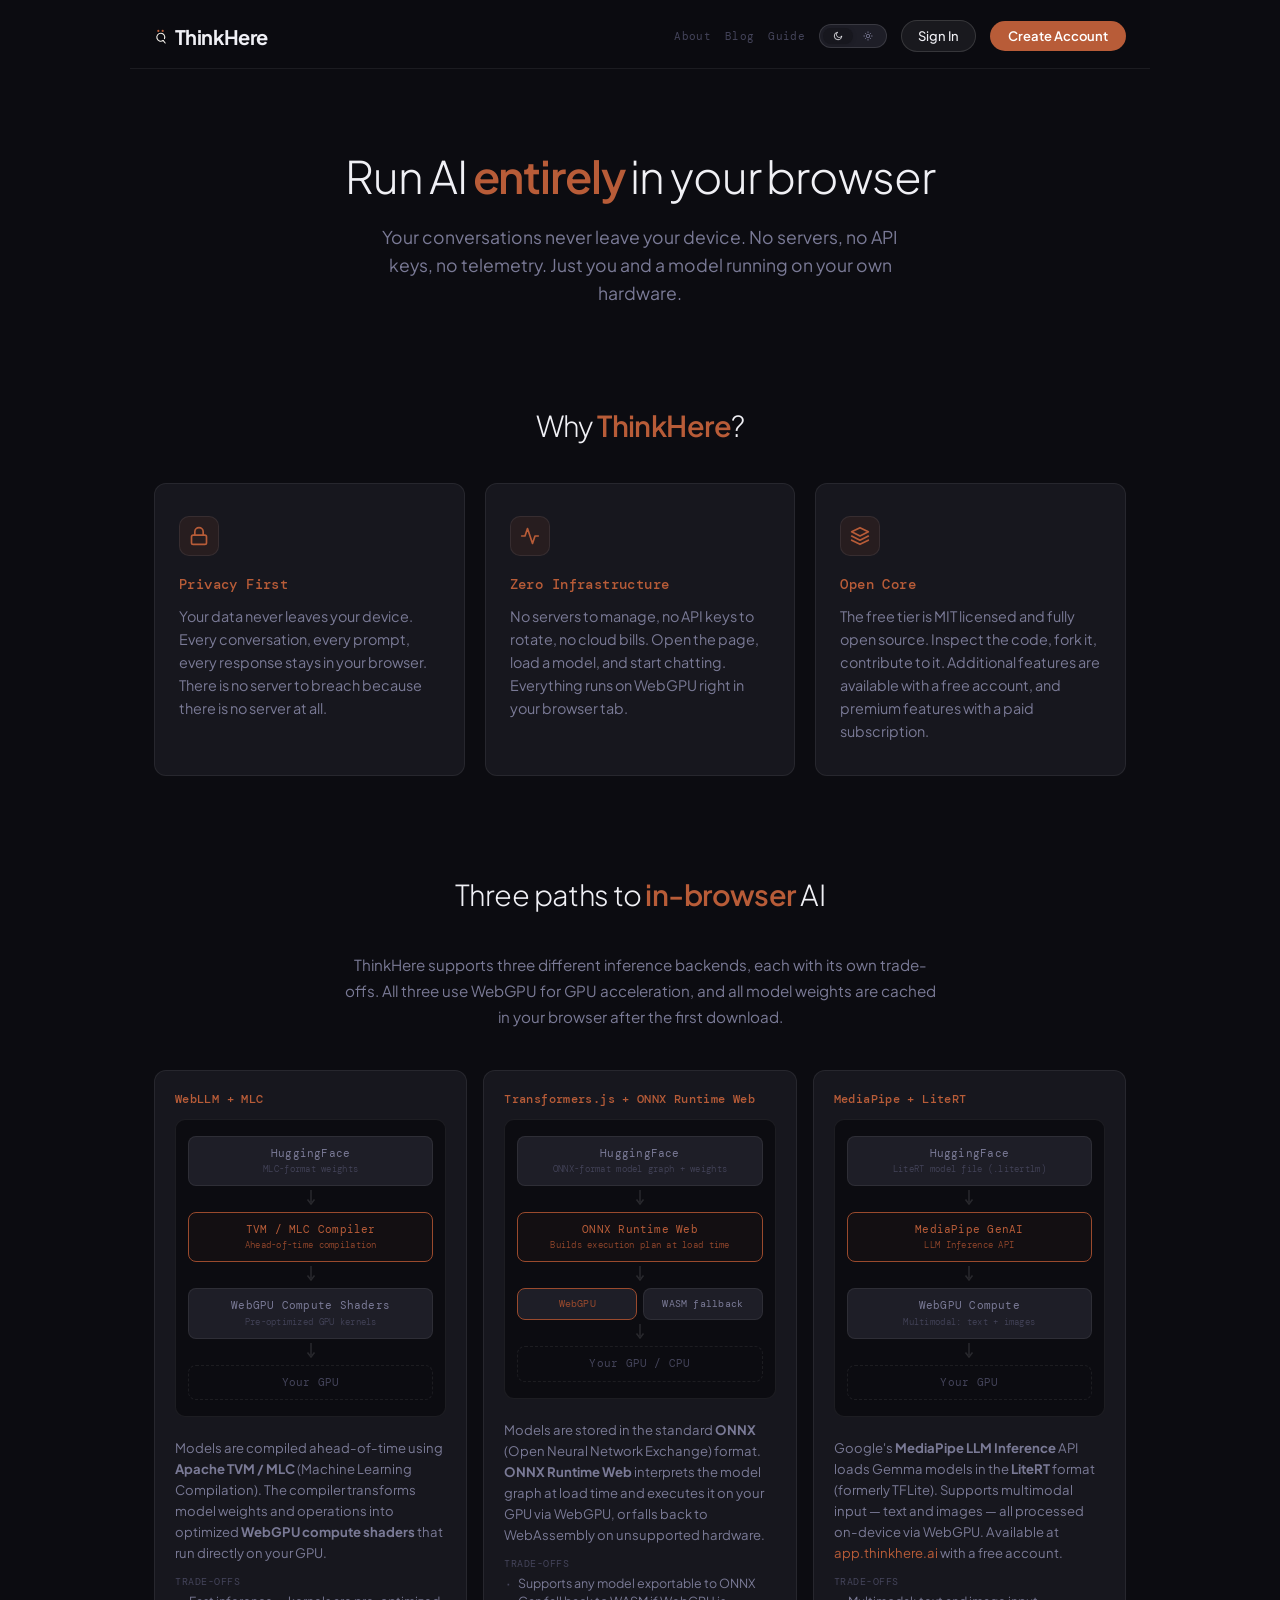
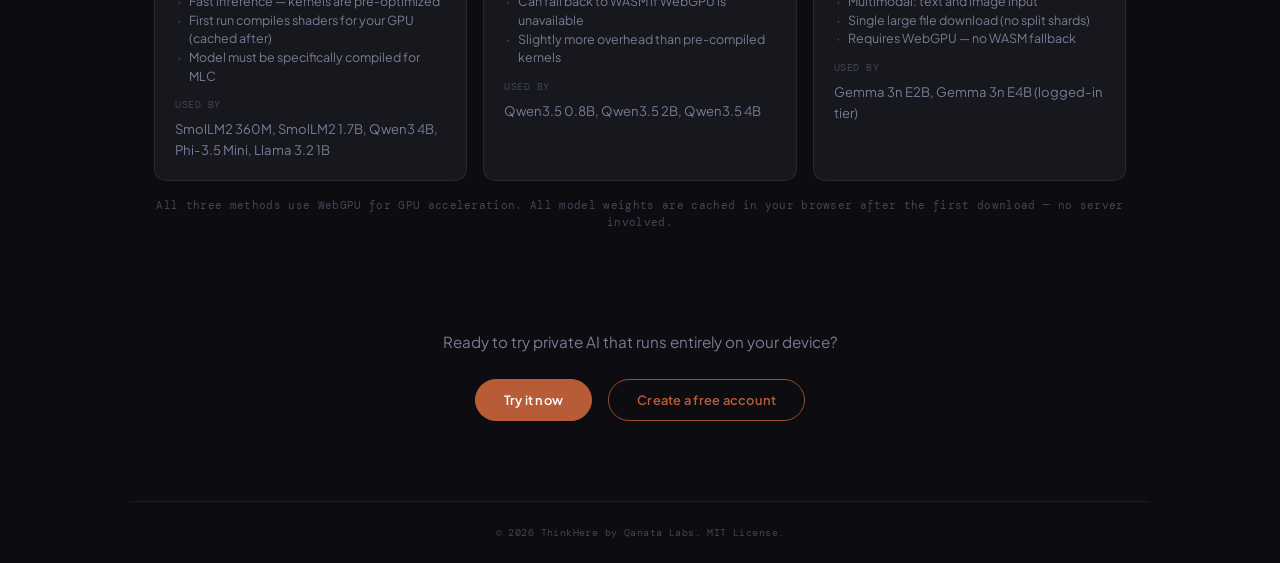
==== commit 4934c337: "Rename Docs to Guide in nav, move git stats and theme toggle to sidebar footer" ====
--- a/about.html
+++ b/about.html
@@ -5,10 +5,13 @@
   <meta charset="UTF-8">
   <meta name="viewport" content="width=device-width, initial-scale=1.0">
   <title>About — ThinkHere | Private AI in Your Browser</title>
-  <meta name="description" content="ThinkHere runs AI entirely in your browser. No servers, no API keys, no data leaves your device. Learn how it works.">
+  <meta name="description"
+    content="ThinkHere runs AI entirely in your browser. No servers, no API keys, no data leaves your device. Learn how it works.">
   <link rel="icon" type="image/svg+xml" href="favicon.svg">
   <link rel="preconnect" href="https://fonts.googleapis.com">
-  <link href="https://fonts.googleapis.com/css2?family=Plus+Jakarta+Sans:ital,wght@0,300;0,400;0,500;0,600;0,700;1,400&family=DM+Mono:wght@300;400;500&display=swap" rel="stylesheet">
+  <link
+    href="https://fonts.googleapis.com/css2?family=Plus+Jakarta+Sans:ital,wght@0,300;0,400;0,500;0,600;0,700;1,400&family=DM+Mono:wght@300;400;500&display=swap"
+    rel="stylesheet">
   <link rel="stylesheet" href="css/style.css">
   <style>
     /* ── About Page Styles ── */
@@ -143,7 +146,7 @@
       width: 40px;
       height: 40px;
       border-radius: 10px;
-      background: rgba(184,92,56,0.1);
+      background: rgba(184, 92, 56, 0.1);
       border: 1px solid var(--border);
       display: flex;
       align-items: center;
@@ -283,7 +286,7 @@
 
     .arch-flow-step.highlight {
       border-color: var(--accent-dim);
-      background: rgba(184,92,56,0.04);
+      background: rgba(184, 92, 56, 0.04);
       color: var(--accent);
     }
 
@@ -487,27 +490,37 @@
     <header class="page-header">
       <a class="page-header-logo" href="/">
         <svg width="13" height="15" viewBox="0 0 72 80" fill="none">
-          <circle cx="24" cy="9" r="6" fill="#b85c38"/>
-          <circle cx="48" cy="9" r="6" fill="#b85c38"/>
-          <path d="M 58,52 A 22,22 0 1 0 50,62" stroke="#f4f1eb" stroke-width="6" fill="none" stroke-linecap="round" class="ql-stroke"/>
-          <line x1="50" y1="62" x2="62" y2="76" stroke="#f4f1eb" stroke-width="6" stroke-linecap="round" class="ql-stroke"/>
+          <circle cx="24" cy="9" r="6" fill="#b85c38" />
+          <circle cx="48" cy="9" r="6" fill="#b85c38" />
+          <path d="M 58,52 A 22,22 0 1 0 50,62" stroke="#f4f1eb" stroke-width="6" fill="none" stroke-linecap="round"
+            class="ql-stroke" />
+          <line x1="50" y1="62" x2="62" y2="76" stroke="#f4f1eb" stroke-width="6" stroke-linecap="round"
+            class="ql-stroke" />
         </svg>
         ThinkHere
       </a>
       <div class="page-header-right">
         <a class="page-nav" href="about.html">About</a>
         <a class="page-nav" href="blog.html">Blog</a>
-        <a class="page-nav" href="docs.html">Docs</a>
+        <a class="page-nav" href="docs.html">Guide</a>
         <div class="page-theme-toggle">
           <button class="page-theme-btn active" id="btn-dark" onclick="setTheme('dark')">
-            <svg width="10" height="10" viewBox="0 0 24 24" fill="none"><path d="M21 12.79A9 9 0 1111.21 3a7 7 0 109.79 9.79z" stroke="currentColor" stroke-width="2" stroke-linecap="round"/></svg>
+            <svg width="10" height="10" viewBox="0 0 24 24" fill="none">
+              <path d="M21 12.79A9 9 0 1111.21 3a7 7 0 109.79 9.79z" stroke="currentColor" stroke-width="2"
+                stroke-linecap="round" />
+            </svg>
           </button>
           <button class="page-theme-btn" id="btn-light" onclick="setTheme('light')">
-            <svg width="10" height="10" viewBox="0 0 24 24" fill="none"><circle cx="12" cy="12" r="4" stroke="currentColor" stroke-width="2"/><path d="M12 2v2M12 20v2M2 12h2M20 12h2M5.63 5.63l1.41 1.41M16.96 16.96l1.41 1.41M5.63 18.37l1.41-1.41M16.96 7.04l1.41-1.41" stroke="currentColor" stroke-width="2" stroke-linecap="round"/></svg>
+            <svg width="10" height="10" viewBox="0 0 24 24" fill="none">
+              <circle cx="12" cy="12" r="4" stroke="currentColor" stroke-width="2" />
+              <path
+                d="M12 2v2M12 20v2M2 12h2M20 12h2M5.63 5.63l1.41 1.41M16.96 16.96l1.41 1.41M5.63 18.37l1.41-1.41M16.96 7.04l1.41-1.41"
+                stroke="currentColor" stroke-width="2" stroke-linecap="round" />
+            </svg>
           </button>
         </div>
         <a class="btn-top-ghost" href="#" onclick="signIn(); return false;">Sign In</a>
-        <a class="btn-top-solid" href="#" onclick="signUp(); return false;">Create Account</a>
+        <a class="btn-top-solid" href="https://app.thinkhere.ai/?mode=signup">Create Account</a>
       </div>
     </header>
 
@@ -516,7 +529,8 @@
       <!-- Hero -->
       <section class="hero">
         <h1>Run AI <em>entirely</em> in your browser</h1>
-        <p class="tagline">Your conversations never leave your device. No servers, no API keys, no telemetry. Just you and a model running on your own hardware.</p>
+        <p class="tagline">Your conversations never leave your device. No servers, no API keys, no telemetry. Just you
+          and a model running on your own hardware.</p>
       </section>
 
       <!-- Why ThinkHere? -->
@@ -525,24 +539,39 @@
         <div class="cards-grid">
           <div class="card">
             <div class="card-icon">
-              <svg width="20" height="20" viewBox="0 0 24 24" fill="none" stroke="#b85c38" stroke-width="2" stroke-linecap="round" stroke-linejoin="round"><rect x="3" y="11" width="18" height="11" rx="2" ry="2"/><path d="M7 11V7a5 5 0 0110 0v4"/></svg>
+              <svg width="20" height="20" viewBox="0 0 24 24" fill="none" stroke="#b85c38" stroke-width="2"
+                stroke-linecap="round" stroke-linejoin="round">
+                <rect x="3" y="11" width="18" height="11" rx="2" ry="2" />
+                <path d="M7 11V7a5 5 0 0110 0v4" />
+              </svg>
             </div>
             <h3>Privacy First</h3>
-            <p>Your data never leaves your device. Every conversation, every prompt, every response stays in your browser. There is no server to breach because there is no server at all.</p>
+            <p>Your data never leaves your device. Every conversation, every prompt, every response stays in your
+              browser. There is no server to breach because there is no server at all.</p>
           </div>
           <div class="card">
             <div class="card-icon">
-              <svg width="20" height="20" viewBox="0 0 24 24" fill="none" stroke="#b85c38" stroke-width="2" stroke-linecap="round" stroke-linejoin="round"><path d="M22 12h-4l-3 9L9 3l-3 9H2"/></svg>
+              <svg width="20" height="20" viewBox="0 0 24 24" fill="none" stroke="#b85c38" stroke-width="2"
+                stroke-linecap="round" stroke-linejoin="round">
+                <path d="M22 12h-4l-3 9L9 3l-3 9H2" />
+              </svg>
             </div>
             <h3>Zero Infrastructure</h3>
-            <p>No servers to manage, no API keys to rotate, no cloud bills. Open the page, load a model, and start chatting. Everything runs on WebGPU right in your browser tab.</p>
+            <p>No servers to manage, no API keys to rotate, no cloud bills. Open the page, load a model, and start
+              chatting. Everything runs on WebGPU right in your browser tab.</p>
           </div>
           <div class="card">
             <div class="card-icon">
-              <svg width="20" height="20" viewBox="0 0 24 24" fill="none" stroke="#b85c38" stroke-width="2" stroke-linecap="round" stroke-linejoin="round"><path d="M12 2L2 7l10 5 10-5-10-5z"/><path d="M2 17l10 5 10-5"/><path d="M2 12l10 5 10-5"/></svg>
+              <svg width="20" height="20" viewBox="0 0 24 24" fill="none" stroke="#b85c38" stroke-width="2"
+                stroke-linecap="round" stroke-linejoin="round">
+                <path d="M12 2L2 7l10 5 10-5-10-5z" />
+                <path d="M2 17l10 5 10-5" />
+                <path d="M2 12l10 5 10-5" />
+              </svg>
             </div>
             <h3>Open Core</h3>
-            <p>The free tier is MIT licensed and fully open source. Inspect the code, fork it, contribute to it. Additional features are available with a free account, and premium features with a paid subscription.</p>
+            <p>The free tier is MIT licensed and fully open source. Inspect the code, fork it, contribute to it.
+              Additional features are available with a free account, and premium features with a paid subscription.</p>
           </div>
         </div>
       </section>
@@ -550,21 +579,36 @@
       <!-- How It Works — Three Architectures -->
       <section class="how-section">
         <h2 class="section-title">Three paths to <em>in-browser</em> AI</h2>
-        <p class="how-description">ThinkHere supports three different inference backends, each with its own trade-offs. All three use WebGPU for GPU acceleration, and all model weights are cached in your browser after the first download.</p>
+        <p class="how-description">ThinkHere supports three different inference backends, each with its own trade-offs.
+          All three use WebGPU for GPU acceleration, and all model weights are cached in your browser after the first
+          download.</p>
 
         <div class="arch-columns">
           <div class="arch-card">
             <h4>WebLLM + MLC</h4>
             <div class="arch-flow">
               <div class="arch-flow-step">HuggingFace<span class="step-sub">MLC-format weights</span></div>
-              <div class="arch-flow-arrow"><svg viewBox="0 0 12 18"><line x1="6" y1="0" x2="6" y2="12" stroke="currentColor" stroke-width="1.5"/><polyline points="2.5,9.5 6,14 9.5,9.5" fill="none" stroke="currentColor" stroke-width="1.5"/></svg></div>
-              <div class="arch-flow-step highlight">TVM / MLC Compiler<span class="step-sub">Ahead-of-time compilation</span></div>
-              <div class="arch-flow-arrow"><svg viewBox="0 0 12 18"><line x1="6" y1="0" x2="6" y2="12" stroke="currentColor" stroke-width="1.5"/><polyline points="2.5,9.5 6,14 9.5,9.5" fill="none" stroke="currentColor" stroke-width="1.5"/></svg></div>
-              <div class="arch-flow-step">WebGPU Compute Shaders<span class="step-sub">Pre-optimized GPU kernels</span></div>
-              <div class="arch-flow-arrow"><svg viewBox="0 0 12 18"><line x1="6" y1="0" x2="6" y2="12" stroke="currentColor" stroke-width="1.5"/><polyline points="2.5,9.5 6,14 9.5,9.5" fill="none" stroke="currentColor" stroke-width="1.5"/></svg></div>
+              <div class="arch-flow-arrow"><svg viewBox="0 0 12 18">
+                  <line x1="6" y1="0" x2="6" y2="12" stroke="currentColor" stroke-width="1.5" />
+                  <polyline points="2.5,9.5 6,14 9.5,9.5" fill="none" stroke="currentColor" stroke-width="1.5" />
+                </svg></div>
+              <div class="arch-flow-step highlight">TVM / MLC Compiler<span class="step-sub">Ahead-of-time
+                  compilation</span></div>
+              <div class="arch-flow-arrow"><svg viewBox="0 0 12 18">
+                  <line x1="6" y1="0" x2="6" y2="12" stroke="currentColor" stroke-width="1.5" />
+                  <polyline points="2.5,9.5 6,14 9.5,9.5" fill="none" stroke="currentColor" stroke-width="1.5" />
+                </svg></div>
+              <div class="arch-flow-step">WebGPU Compute Shaders<span class="step-sub">Pre-optimized GPU kernels</span>
+              </div>
+              <div class="arch-flow-arrow"><svg viewBox="0 0 12 18">
+                  <line x1="6" y1="0" x2="6" y2="12" stroke="currentColor" stroke-width="1.5" />
+                  <polyline points="2.5,9.5 6,14 9.5,9.5" fill="none" stroke="currentColor" stroke-width="1.5" />
+                </svg></div>
               <div class="arch-flow-step step-end">Your GPU</div>
             </div>
-            <p>Models are compiled ahead-of-time using <strong>Apache TVM / MLC</strong> (Machine Learning Compilation). The compiler transforms model weights and operations into optimized <strong>WebGPU compute shaders</strong> that run directly on your GPU.</p>
+            <p>Models are compiled ahead-of-time using <strong>Apache TVM / MLC</strong> (Machine Learning Compilation).
+              The compiler transforms model weights and operations into optimized <strong>WebGPU compute
+                shaders</strong> that run directly on your GPU.</p>
             <div class="arch-label">Trade-offs</div>
             <ul>
               <li>Fast inference — kernels are pre-optimized</li>
@@ -577,18 +621,32 @@
           <div class="arch-card">
             <h4>Transformers.js + ONNX Runtime Web</h4>
             <div class="arch-flow">
-              <div class="arch-flow-step">HuggingFace<span class="step-sub">ONNX-format model graph + weights</span></div>
-              <div class="arch-flow-arrow"><svg viewBox="0 0 12 18"><line x1="6" y1="0" x2="6" y2="12" stroke="currentColor" stroke-width="1.5"/><polyline points="2.5,9.5 6,14 9.5,9.5" fill="none" stroke="currentColor" stroke-width="1.5"/></svg></div>
-              <div class="arch-flow-step highlight">ONNX Runtime Web<span class="step-sub">Builds execution plan at load time</span></div>
-              <div class="arch-flow-arrow"><svg viewBox="0 0 12 18"><line x1="6" y1="0" x2="6" y2="12" stroke="currentColor" stroke-width="1.5"/><polyline points="2.5,9.5 6,14 9.5,9.5" fill="none" stroke="currentColor" stroke-width="1.5"/></svg></div>
+              <div class="arch-flow-step">HuggingFace<span class="step-sub">ONNX-format model graph + weights</span>
+              </div>
+              <div class="arch-flow-arrow"><svg viewBox="0 0 12 18">
+                  <line x1="6" y1="0" x2="6" y2="12" stroke="currentColor" stroke-width="1.5" />
+                  <polyline points="2.5,9.5 6,14 9.5,9.5" fill="none" stroke="currentColor" stroke-width="1.5" />
+                </svg></div>
+              <div class="arch-flow-step highlight">ONNX Runtime Web<span class="step-sub">Builds execution plan at load
+                  time</span></div>
+              <div class="arch-flow-arrow"><svg viewBox="0 0 12 18">
+                  <line x1="6" y1="0" x2="6" y2="12" stroke="currentColor" stroke-width="1.5" />
+                  <polyline points="2.5,9.5 6,14 9.5,9.5" fill="none" stroke="currentColor" stroke-width="1.5" />
+                </svg></div>
               <div class="arch-flow-step step-fork">
                 <div class="fork-option fork-primary">WebGPU</div>
                 <div class="fork-option">WASM fallback</div>
               </div>
-              <div class="arch-flow-arrow"><svg viewBox="0 0 12 18"><line x1="6" y1="0" x2="6" y2="12" stroke="currentColor" stroke-width="1.5"/><polyline points="2.5,9.5 6,14 9.5,9.5" fill="none" stroke="currentColor" stroke-width="1.5"/></svg></div>
+              <div class="arch-flow-arrow"><svg viewBox="0 0 12 18">
+                  <line x1="6" y1="0" x2="6" y2="12" stroke="currentColor" stroke-width="1.5" />
+                  <polyline points="2.5,9.5 6,14 9.5,9.5" fill="none" stroke="currentColor" stroke-width="1.5" />
+                </svg></div>
               <div class="arch-flow-step step-end">Your GPU / CPU</div>
             </div>
-            <p>Models are stored in the standard <strong>ONNX</strong> (Open Neural Network Exchange) format. <strong>ONNX Runtime Web</strong> interprets the model graph at load time and executes it on your GPU via WebGPU, or falls back to WebAssembly on unsupported hardware.</p>
+            <p>Models are stored in the standard <strong>ONNX</strong> (Open Neural Network Exchange) format.
+              <strong>ONNX Runtime Web</strong> interprets the model graph at load time and executes it on your GPU via
+              WebGPU, or falls back to WebAssembly on unsupported hardware.
+            </p>
             <div class="arch-label">Trade-offs</div>
             <ul>
               <li>Supports any model exportable to ONNX</li>
@@ -602,14 +660,26 @@
             <h4>MediaPipe + LiteRT</h4>
             <div class="arch-flow">
               <div class="arch-flow-step">HuggingFace<span class="step-sub">LiteRT model file (.litertlm)</span></div>
-              <div class="arch-flow-arrow"><svg viewBox="0 0 12 18"><line x1="6" y1="0" x2="6" y2="12" stroke="currentColor" stroke-width="1.5"/><polyline points="2.5,9.5 6,14 9.5,9.5" fill="none" stroke="currentColor" stroke-width="1.5"/></svg></div>
+              <div class="arch-flow-arrow"><svg viewBox="0 0 12 18">
+                  <line x1="6" y1="0" x2="6" y2="12" stroke="currentColor" stroke-width="1.5" />
+                  <polyline points="2.5,9.5 6,14 9.5,9.5" fill="none" stroke="currentColor" stroke-width="1.5" />
+                </svg></div>
               <div class="arch-flow-step highlight">MediaPipe GenAI<span class="step-sub">LLM Inference API</span></div>
-              <div class="arch-flow-arrow"><svg viewBox="0 0 12 18"><line x1="6" y1="0" x2="6" y2="12" stroke="currentColor" stroke-width="1.5"/><polyline points="2.5,9.5 6,14 9.5,9.5" fill="none" stroke="currentColor" stroke-width="1.5"/></svg></div>
+              <div class="arch-flow-arrow"><svg viewBox="0 0 12 18">
+                  <line x1="6" y1="0" x2="6" y2="12" stroke="currentColor" stroke-width="1.5" />
+                  <polyline points="2.5,9.5 6,14 9.5,9.5" fill="none" stroke="currentColor" stroke-width="1.5" />
+                </svg></div>
               <div class="arch-flow-step">WebGPU Compute<span class="step-sub">Multimodal: text + images</span></div>
-              <div class="arch-flow-arrow"><svg viewBox="0 0 12 18"><line x1="6" y1="0" x2="6" y2="12" stroke="currentColor" stroke-width="1.5"/><polyline points="2.5,9.5 6,14 9.5,9.5" fill="none" stroke="currentColor" stroke-width="1.5"/></svg></div>
+              <div class="arch-flow-arrow"><svg viewBox="0 0 12 18">
+                  <line x1="6" y1="0" x2="6" y2="12" stroke="currentColor" stroke-width="1.5" />
+                  <polyline points="2.5,9.5 6,14 9.5,9.5" fill="none" stroke="currentColor" stroke-width="1.5" />
+                </svg></div>
               <div class="arch-flow-step step-end">Your GPU</div>
             </div>
-            <p>Google's <strong>MediaPipe LLM Inference</strong> API loads Gemma models in the <strong>LiteRT</strong> format (formerly TFLite). Supports multimodal input — text and images — all processed on-device via WebGPU.</p>
+            <p>Google's <strong>MediaPipe LLM Inference</strong> API loads Gemma models in the <strong>LiteRT</strong>
+              format (formerly TFLite). Supports multimodal input — text and images — all processed on-device via
+              WebGPU. Available at <a href="https://app.thinkhere.ai"
+                style="color: var(--accent); text-decoration: none;">app.thinkhere.ai</a> with a free account.</p>
             <div class="arch-label">Trade-offs</div>
             <ul>
               <li>Multimodal: text and image input</li>
@@ -617,10 +687,11 @@
               <li>Requires WebGPU — no WASM fallback</li>
             </ul>
             <p class="arch-label">Used by</p>
-            <p>Gemma 3n E2B, Gemma 3n E4B</p>
+            <p>Gemma 3n E2B, Gemma 3n E4B (logged-in tier)</p>
           </div>
         </div>
-        <div class="arch-shared">All three methods use WebGPU for GPU acceleration. All model weights are cached in your browser after the first download — no server involved.</div>
+        <div class="arch-shared">All three methods use WebGPU for GPU acceleration. All model weights are cached in your
+          browser after the first download — no server involved.</div>
       </section>
 
       <!-- CTA -->
@@ -645,10 +716,10 @@
       document.getElementById('btn-dark').classList.toggle('active', t === 'dark');
       document.getElementById('btn-light').classList.toggle('active', t === 'light');
       var strokeCol = t === 'light' ? '#9a9a9a' : '#f4f1eb';
-      document.querySelectorAll('.ql-stroke').forEach(function(el) { el.setAttribute('stroke', strokeCol); });
+      document.querySelectorAll('.ql-stroke').forEach(function (el) { el.setAttribute('stroke', strokeCol); });
       localStorage.setItem('thinkhere-theme', t);
     }
-    (function() {
+    (function () {
       var saved = localStorage.getItem('thinkhere-theme');
       if (saved) setTheme(saved);
     })();
@@ -656,4 +727,4 @@
   <script type="module" src="js/auth.js"></script>
 </body>
 
-</html>
+</html>
--- a/css/style.css
+++ b/css/style.css
@@ -2,74 +2,74 @@
 
 /* ── DARK THEME (default) ── */
 [data-theme="dark"] {
-  --bg:           #0c0c11;
-  --bg-side:      #101015;
-  --surface:      #17171e;
-  --surface2:     #1e1e27;
-  --border:       rgba(255,255,255,0.07);
-  --border-md:    rgba(255,255,255,0.12);
-  --text:         #f0f0f5;
-  --text-muted:   #7a7a96;
-  --text-dim:     #44445a;
-  --input-bg:     #17171e;
-  --pill-bg:      rgba(184,92,56,0.12);
-  --pill-border:  rgba(184,92,56,0.28);
-  --pill-text:    #c96a42;
-  --pill2-bg:     rgba(255,255,255,0.04);
-  --pill2-border: rgba(255,255,255,0.09);
-  --pill2-text:   rgba(255,255,255,0.32);
-  --topbar-bg:    rgba(12,12,17,0.8);
-  --btn-ghost-bg: rgba(255,255,255,0.06);
-  --btn-ghost-bd: rgba(255,255,255,0.13);
-  --hero-h:       #f0f0f5;
-  --hero-em:      #b85c38;
-  --sidebar-glow: rgba(184,92,56,0.22);
-  --orb1:         rgba(184,92,56,0.09);
-  --orb2:         rgba(184,92,56,0.05);
-  --shadow:       rgba(0,0,0,0.15);
-  --accent:       #b85c38;
-  --accent-dim:   #9a4a2d;
-  --accent-glow:  rgba(184,92,56,0.10);
-  --user-bg:      #1e1a16;
-  --radius:       12px;
-  --font-mono:    'DM Mono', monospace;
-  --font-sans:    'Plus Jakarta Sans', system-ui, sans-serif;
+  --bg: #0c0c11;
+  --bg-side: #101015;
+  --surface: #17171e;
+  --surface2: #1e1e27;
+  --border: rgba(255, 255, 255, 0.07);
+  --border-md: rgba(255, 255, 255, 0.12);
+  --text: #f0f0f5;
+  --text-muted: #7a7a96;
+  --text-dim: #44445a;
+  --input-bg: #17171e;
+  --pill-bg: rgba(184, 92, 56, 0.12);
+  --pill-border: rgba(184, 92, 56, 0.28);
+  --pill-text: #c96a42;
+  --pill2-bg: rgba(255, 255, 255, 0.04);
+  --pill2-border: rgba(255, 255, 255, 0.09);
+  --pill2-text: rgba(255, 255, 255, 0.32);
+  --topbar-bg: rgba(12, 12, 17, 0.8);
+  --btn-ghost-bg: rgba(255, 255, 255, 0.06);
+  --btn-ghost-bd: rgba(255, 255, 255, 0.13);
+  --hero-h: #f0f0f5;
+  --hero-em: #b85c38;
+  --sidebar-glow: rgba(184, 92, 56, 0.22);
+  --orb1: rgba(184, 92, 56, 0.09);
+  --orb2: rgba(184, 92, 56, 0.05);
+  --shadow: rgba(0, 0, 0, 0.15);
+  --accent: #b85c38;
+  --accent-dim: #9a4a2d;
+  --accent-glow: rgba(184, 92, 56, 0.10);
+  --user-bg: #1e1a16;
+  --radius: 12px;
+  --font-mono: 'DM Mono', monospace;
+  --font-sans: 'Plus Jakarta Sans', system-ui, sans-serif;
 }
 
 /* ── LIGHT THEME ── */
 [data-theme="light"] {
-  --bg:           #f0f0f0;
-  --bg-side:      #ffffff;
-  --surface:      #ffffff;
-  --surface2:     #e8e8e8;
-  --border:       rgba(0,0,0,0.08);
-  --border-md:    rgba(0,0,0,0.13);
-  --text:         #1a1a1a;
-  --text-muted:   #666666;
-  --text-dim:     #aaaaaa;
-  --input-bg:     #ffffff;
-  --pill-bg:      rgba(184,92,56,0.08);
-  --pill-border:  rgba(184,92,56,0.22);
-  --pill-text:    #9e3f1a;
-  --pill2-bg:     rgba(0,0,0,0.04);
-  --pill2-border: rgba(0,0,0,0.1);
-  --pill2-text:   #888888;
-  --topbar-bg:    rgba(240,240,240,0.92);
-  --btn-ghost-bg: rgba(0,0,0,0.05);
-  --btn-ghost-bd: rgba(0,0,0,0.14);
-  --hero-h:       #111820;
-  --hero-em:      #b85c38;
-  --sidebar-glow: rgba(184,92,56,0.15);
-  --orb1:         rgba(184,92,56,0.06);
-  --orb2:         rgba(184,92,56,0.03);
-  --shadow:       rgba(0,0,0,0.08);
-  --accent:       #b85c38;
-  --accent-dim:   #9e3f1a;
-  --accent-glow:  rgba(184,92,56,0.08);
-  --user-bg:      #f5ede8;
-  --radius:       12px;
-  --font-mono:    'DM Mono', monospace;
-  --font-sans:    'Plus Jakarta Sans', system-ui, sans-serif;
+  --bg: #f0f0f0;
+  --bg-side: #ffffff;
+  --surface: #ffffff;
+  --surface2: #e8e8e8;
+  --border: rgba(0, 0, 0, 0.08);
+  --border-md: rgba(0, 0, 0, 0.13);
+  --text: #1a1a1a;
+  --text-muted: #666666;
+  --text-dim: #aaaaaa;
+  --input-bg: #ffffff;
+  --pill-bg: rgba(184, 92, 56, 0.08);
+  --pill-border: rgba(184, 92, 56, 0.22);
+  --pill-text: #9e3f1a;
+  --pill2-bg: rgba(0, 0, 0, 0.04);
+  --pill2-border: rgba(0, 0, 0, 0.1);
+  --pill2-text: #888888;
+  --topbar-bg: rgba(240, 240, 240, 0.92);
+  --btn-ghost-bg: rgba(0, 0, 0, 0.05);
+  --btn-ghost-bd: rgba(0, 0, 0, 0.14);
+  --hero-h: #111820;
+  --hero-em: #b85c38;
+  --sidebar-glow: rgba(184, 92, 56, 0.15);
+  --orb1: rgba(184, 92, 56, 0.06);
+  --orb2: rgba(184, 92, 56, 0.03);
+  --shadow: rgba(0, 0, 0, 0.08);
+  --accent: #b85c38;
+  --accent-dim: #9e3f1a;
+  --accent-glow: rgba(184, 92, 56, 0.08);
+  --user-bg: #f5ede8;
+  --radius: 12px;
+  --font-mono: 'DM Mono', monospace;
+  --font-sans: 'Plus Jakarta Sans', system-ui, sans-serif;
 }
 
 * {
@@ -187,13 +187,15 @@
 /* Nav section */
 .nav-section {
   flex: 1;
+  min-height: 0;
   overflow-y: auto;
   display: flex;
   flex-direction: column;
-  gap: 1px;
-}
-
-.nav-item {
+  gap: 2px;
+  padding-top: 4px;
+}
+
+.convo-item {
   display: flex;
   align-items: center;
   gap: 9px;
@@ -204,22 +206,28 @@
   cursor: pointer;
   transition: all 0.14s;
   text-decoration: none;
-}
-
-.nav-item:hover {
+  flex-shrink: 0;
+}
+
+.convo-item:hover {
   background: var(--surface2);
   color: var(--text);
 }
 
-.nav-item svg {
+.convo-item.active {
+  background: var(--surface2);
+  color: var(--text);
+}
+
+.convo-item svg {
   flex-shrink: 0;
-  opacity: 0.6;
-}
-
-.nav-divider {
-  height: 1px;
-  background: var(--border);
-  margin: 8px 0;
+  opacity: 0.5;
+}
+
+.convo-label {
+  overflow: hidden;
+  text-overflow: ellipsis;
+  white-space: nowrap;
 }
 
 /* Sidebar footer */
@@ -229,6 +237,22 @@
   display: flex;
   flex-direction: column;
   gap: 7px;
+  flex-shrink: 0;
+}
+
+.sidebar-footer-row {
+  display: flex;
+  align-items: center;
+  justify-content: space-between;
+  gap: 8px;
+}
+
+.sidebar-gh-stats {
+  margin-right: 0;
+}
+
+.sidebar-theme-toggle {
+  margin-right: 0;
 }
 
 .footer-note {
@@ -357,6 +381,29 @@
   flex-shrink: 0;
 }
 
+/* Topbar nav links */
+.topbar-nav {
+  display: flex;
+  align-items: center;
+  gap: 4px;
+  margin-right: auto;
+}
+
+.topbar-link {
+  padding: 5px 12px;
+  border-radius: 7px;
+  color: var(--text-muted);
+  font-size: 13.5px;
+  font-weight: 500;
+  text-decoration: none;
+  transition: all 0.14s;
+}
+
+.topbar-link:hover {
+  background: var(--surface2);
+  color: var(--text);
+}
+
 /* Theme toggle */
 .theme-toggle {
   display: flex;
@@ -432,7 +479,6 @@
   color: var(--text-dim);
   letter-spacing: 0.06em;
   text-transform: uppercase;
-  margin-right: auto;
 }
 
 .gh-stats {
@@ -543,7 +589,7 @@
   height: 6px;
   border-radius: 50%;
   background: #b85c38;
-  box-shadow: 0 0 8px rgba(184,92,56,0.5);
+  box-shadow: 0 0 8px rgba(184, 92, 56, 0.5);
   animation: pulse 2.2s ease infinite;
 }
 
@@ -573,6 +619,72 @@
   transform: none;
 }
 
+.intro-subtitle {
+  font-family: var(--font-mono);
+  font-size: 0.72rem;
+  letter-spacing: 0.12em;
+  text-transform: uppercase;
+  color: var(--accent);
+  margin-top: -10px;
+}
+
+.pillar-row {
+  display: flex;
+  width: 100%;
+  max-width: 560px;
+  background: var(--surface);
+  border: 1px solid var(--border-md);
+  border-radius: 14px;
+  overflow: hidden;
+  box-shadow: 0 2px 14px var(--shadow);
+  margin-top: 4px;
+}
+
+.pillar {
+  flex: 1;
+  display: flex;
+  align-items: flex-start;
+  gap: 11px;
+  padding: 16px 14px;
+}
+
+.pillar-sep {
+  width: 1px;
+  background: var(--border);
+  flex-shrink: 0;
+  margin: 12px 0;
+}
+
+.p-icon {
+  width: 30px;
+  height: 30px;
+  border-radius: 8px;
+  display: flex;
+  align-items: center;
+  justify-content: center;
+  flex-shrink: 0;
+  background: rgba(184, 92, 56, 0.1);
+  color: #b85c38;
+  margin-top: 1px;
+}
+
+.p-title {
+  display: block;
+  font-size: 13px;
+  font-weight: 600;
+  color: var(--text);
+  margin-bottom: 3px;
+  text-align: left;
+}
+
+.p-desc {
+  display: block;
+  font-size: 11.5px;
+  color: var(--text-muted);
+  line-height: 1.45;
+  text-align: left;
+}
+
 /* ── Device Banners ── */
 .device-info-bar {
   display: flex;
@@ -620,8 +732,8 @@
 
 .webgpu-warning,
 .browser-version-warning {
-  background: rgba(184,92,56,0.06);
-  border: 1px solid rgba(184,92,56,0.2);
+  background: rgba(184, 92, 56, 0.06);
+  border: 1px solid rgba(184, 92, 56, 0.2);
   border-radius: var(--radius);
   padding: 16px 20px;
   max-width: 480px;
@@ -632,8 +744,8 @@
 }
 
 .browser-version-warning {
-  background: rgba(184,92,56,0.04);
-  border-color: rgba(184,92,56,0.15);
+  background: rgba(184, 92, 56, 0.04);
+  border-color: rgba(184, 92, 56, 0.15);
   color: var(--text-muted);
 }
 
@@ -646,8 +758,8 @@
 }
 
 .network-error {
-  background: rgba(184,92,56,0.06);
-  border: 1px solid rgba(184,92,56,0.2);
+  background: rgba(184, 92, 56, 0.06);
+  border: 1px solid rgba(184, 92, 56, 0.2);
   border-radius: var(--radius);
   padding: 20px 24px;
   max-width: 520px;
@@ -698,8 +810,15 @@
 }
 
 @keyframes fadeUp {
-  from { opacity: 0; transform: translateY(16px); }
-  to { opacity: 1; transform: translateY(0); }
+  from {
+    opacity: 0;
+    transform: translateY(16px);
+  }
+
+  to {
+    opacity: 1;
+    transform: translateY(0);
+  }
 }
 
 .loader-ring {
@@ -712,7 +831,9 @@
 }
 
 @keyframes spin {
-  to { transform: rotate(360deg); }
+  to {
+    transform: rotate(360deg);
+  }
 }
 
 .loading-model-name {
@@ -788,8 +909,15 @@
 }
 
 @keyframes pulse {
-  0%, 100% { opacity: 1; }
-  50% { opacity: 0.4; }
+
+  0%,
+  100% {
+    opacity: 1;
+  }
+
+  50% {
+    opacity: 0.4;
+  }
 }
 
 .loading-stats {
@@ -811,6 +939,38 @@
   transition: opacity 0.3s ease;
 }
 
+.memory-info {
+  font-family: var(--font-mono);
+  font-size: 0.7rem;
+  color: var(--text-dim);
+  text-align: center;
+  max-width: 420px;
+  line-height: 1.5;
+  margin-top: 4px;
+  padding: 8px 14px;
+  background: var(--surface);
+  border: 1px solid var(--border);
+  border-radius: 100px;
+  letter-spacing: 0.02em;
+}
+
+.memory-info .mem-label {
+  color: var(--text-muted);
+  font-weight: 500;
+}
+
+.mem-requirement {
+  background: rgba(184, 92, 56, 0.06);
+  border: 1px solid rgba(184, 92, 56, 0.15);
+  border-radius: 8px;
+  padding: 10px 14px;
+  margin: 8px 0 12px;
+  font-family: var(--font-mono);
+  font-size: 0.72rem;
+  line-height: 1.5;
+  color: var(--text-muted);
+}
+
 /* ── Chat Container ── */
 .chat-container {
   display: none;
@@ -878,7 +1038,7 @@
 .message.user {
   align-self: flex-end;
   background: var(--user-bg);
-  border: 1px solid rgba(184,92,56,0.12);
+  border: 1px solid rgba(184, 92, 56, 0.12);
   color: var(--text);
 }
 
@@ -900,9 +1060,17 @@
   color: var(--text);
 }
 
-.message.assistant.rendered h1 { font-size: 1.3rem; }
-.message.assistant.rendered h2 { font-size: 1.1rem; }
-.message.assistant.rendered h3 { font-size: 1rem; }
+.message.assistant.rendered h1 {
+  font-size: 1.3rem;
+}
+
+.message.assistant.rendered h2 {
+  font-size: 1.1rem;
+}
+
+.message.assistant.rendered h3 {
+  font-size: 1rem;
+}
 
 .message.assistant.rendered p {
   margin: 8px 0;
@@ -1009,6 +1177,46 @@
   display: flex;
 }
 
+.file-preview {
+  display: none;
+  flex-wrap: wrap;
+  gap: 8px;
+  margin-bottom: 10px;
+}
+
+.file-preview.active {
+  display: flex;
+}
+
+.file-thumb {
+  display: flex;
+  align-items: center;
+  gap: 6px;
+  background: var(--surface);
+  border: 1px solid var(--border-md);
+  border-radius: 8px;
+  padding: 6px 10px;
+  font-size: 0.8rem;
+  color: var(--text-muted);
+}
+
+.file-thumb .file-icon {
+  font-size: 1rem;
+}
+
+.file-thumb .remove-attach {
+  background: none;
+  border: none;
+  color: var(--text-dim);
+  cursor: pointer;
+  font-size: 1rem;
+  padding: 0 2px;
+}
+
+.file-thumb .remove-attach:hover {
+  color: #e05050;
+}
+
 .attachment-thumb {
   display: flex;
   align-items: center;
@@ -1058,8 +1266,8 @@
 }
 
 .input-wrapper:focus-within {
-  border-color: rgba(184,92,56,0.45);
-  box-shadow: 0 0 0 3px rgba(184,92,56,0.1);
+  border-color: rgba(184, 92, 56, 0.45);
+  box-shadow: 0 0 0 3px rgba(184, 92, 56, 0.1);
 }
 
 .input-wrapper textarea {
@@ -1310,6 +1518,25 @@
   text-decoration: underline;
 }
 
+/* ── Legal footer ── */
+.legal {
+  text-align: center;
+  font-size: 11.5px;
+  color: var(--text-dim);
+  padding: 12px 20px 14px;
+  flex-shrink: 0;
+}
+
+.legal a {
+  color: var(--text-muted);
+  text-decoration: underline;
+  cursor: pointer;
+}
+
+.legal a:hover {
+  color: var(--text);
+}
+
 /* ── Mobile sidebar toggle ── */
 .sidebar-toggle {
   display: none;
@@ -1361,7 +1588,7 @@
     display: none;
     position: fixed;
     inset: 0;
-    background: rgba(0,0,0,0.4);
+    background: rgba(0, 0, 0, 0.4);
     z-index: 99;
   }
 
@@ -1377,7 +1604,7 @@
     padding: 0 12px;
   }
 
-  .gh-stats {
+  .topbar .gh-stats {
     display: none;
   }
 
@@ -1408,10 +1635,4 @@
     font-size: 12px;
     padding: 6px 12px;
   }
-}
-
-@media (max-width: 480px) {
-  .theme-toggle {
-    display: none;
-  }
-}
+}
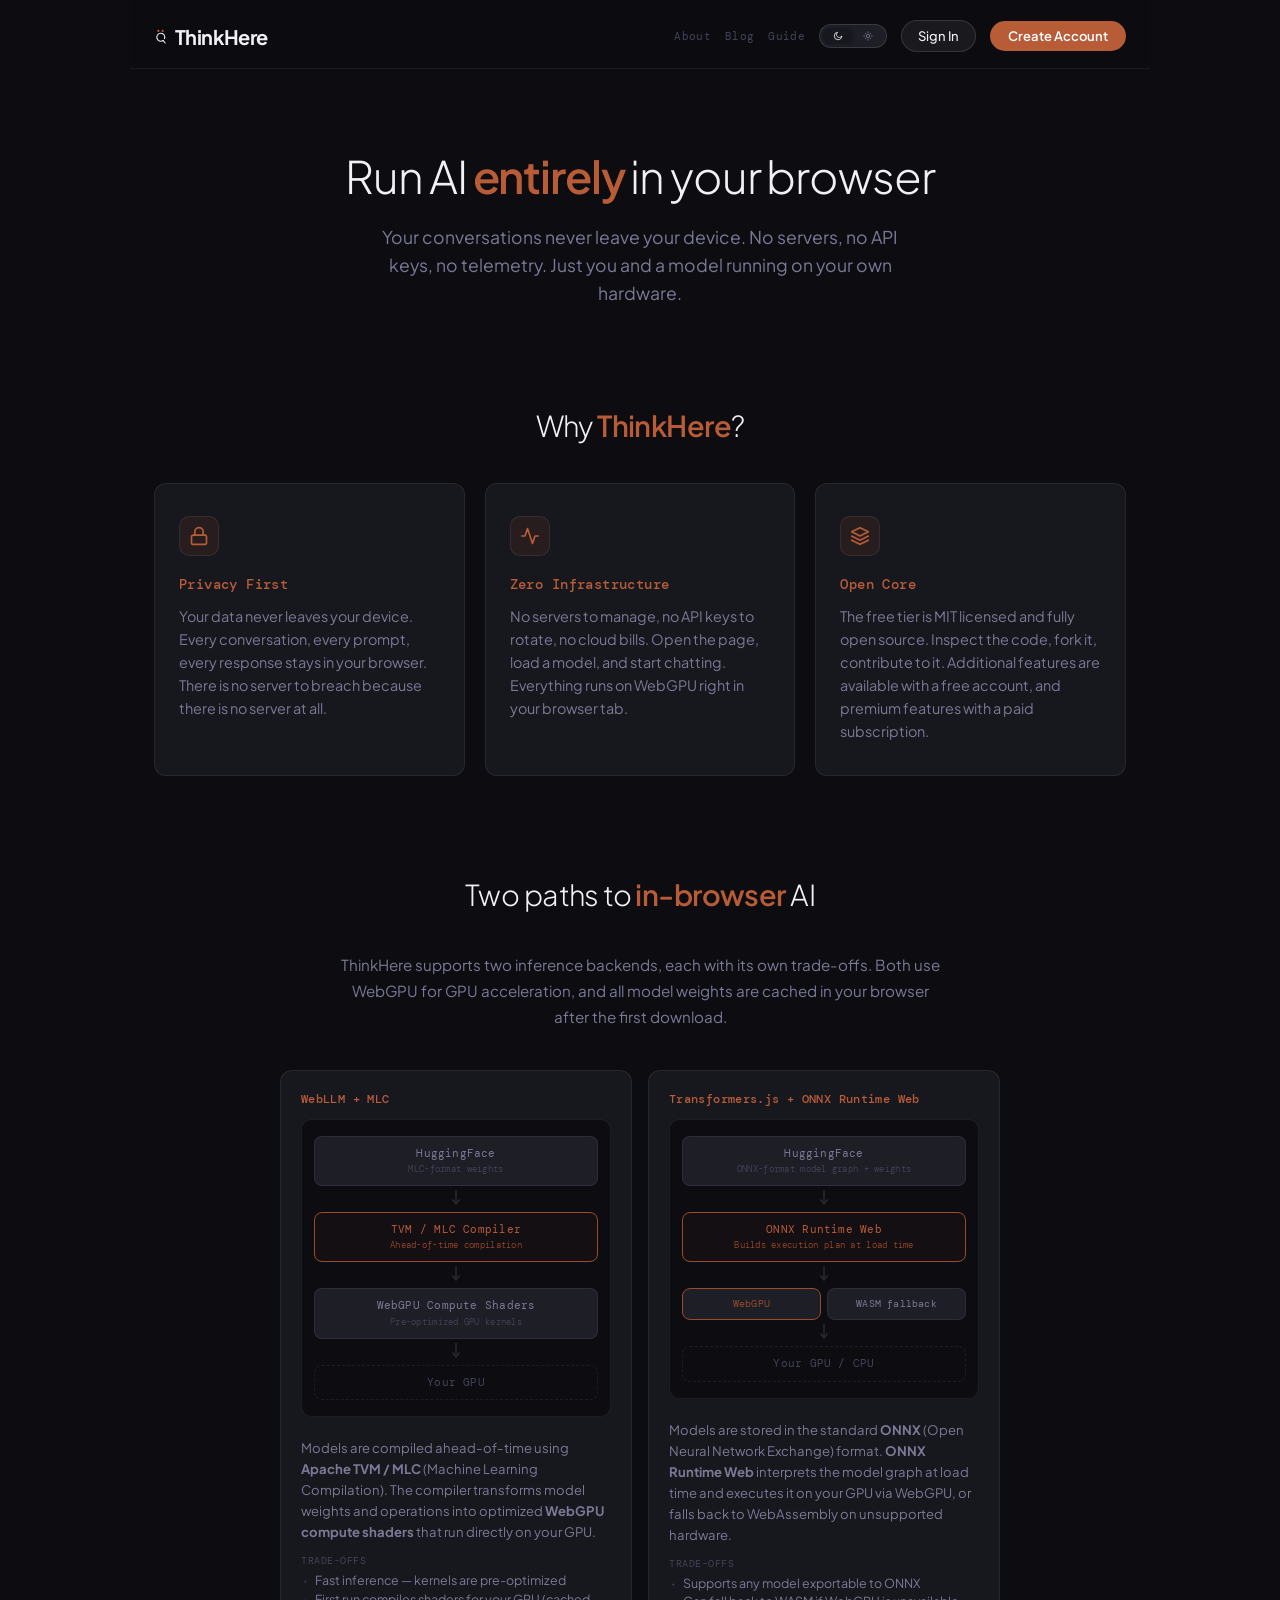
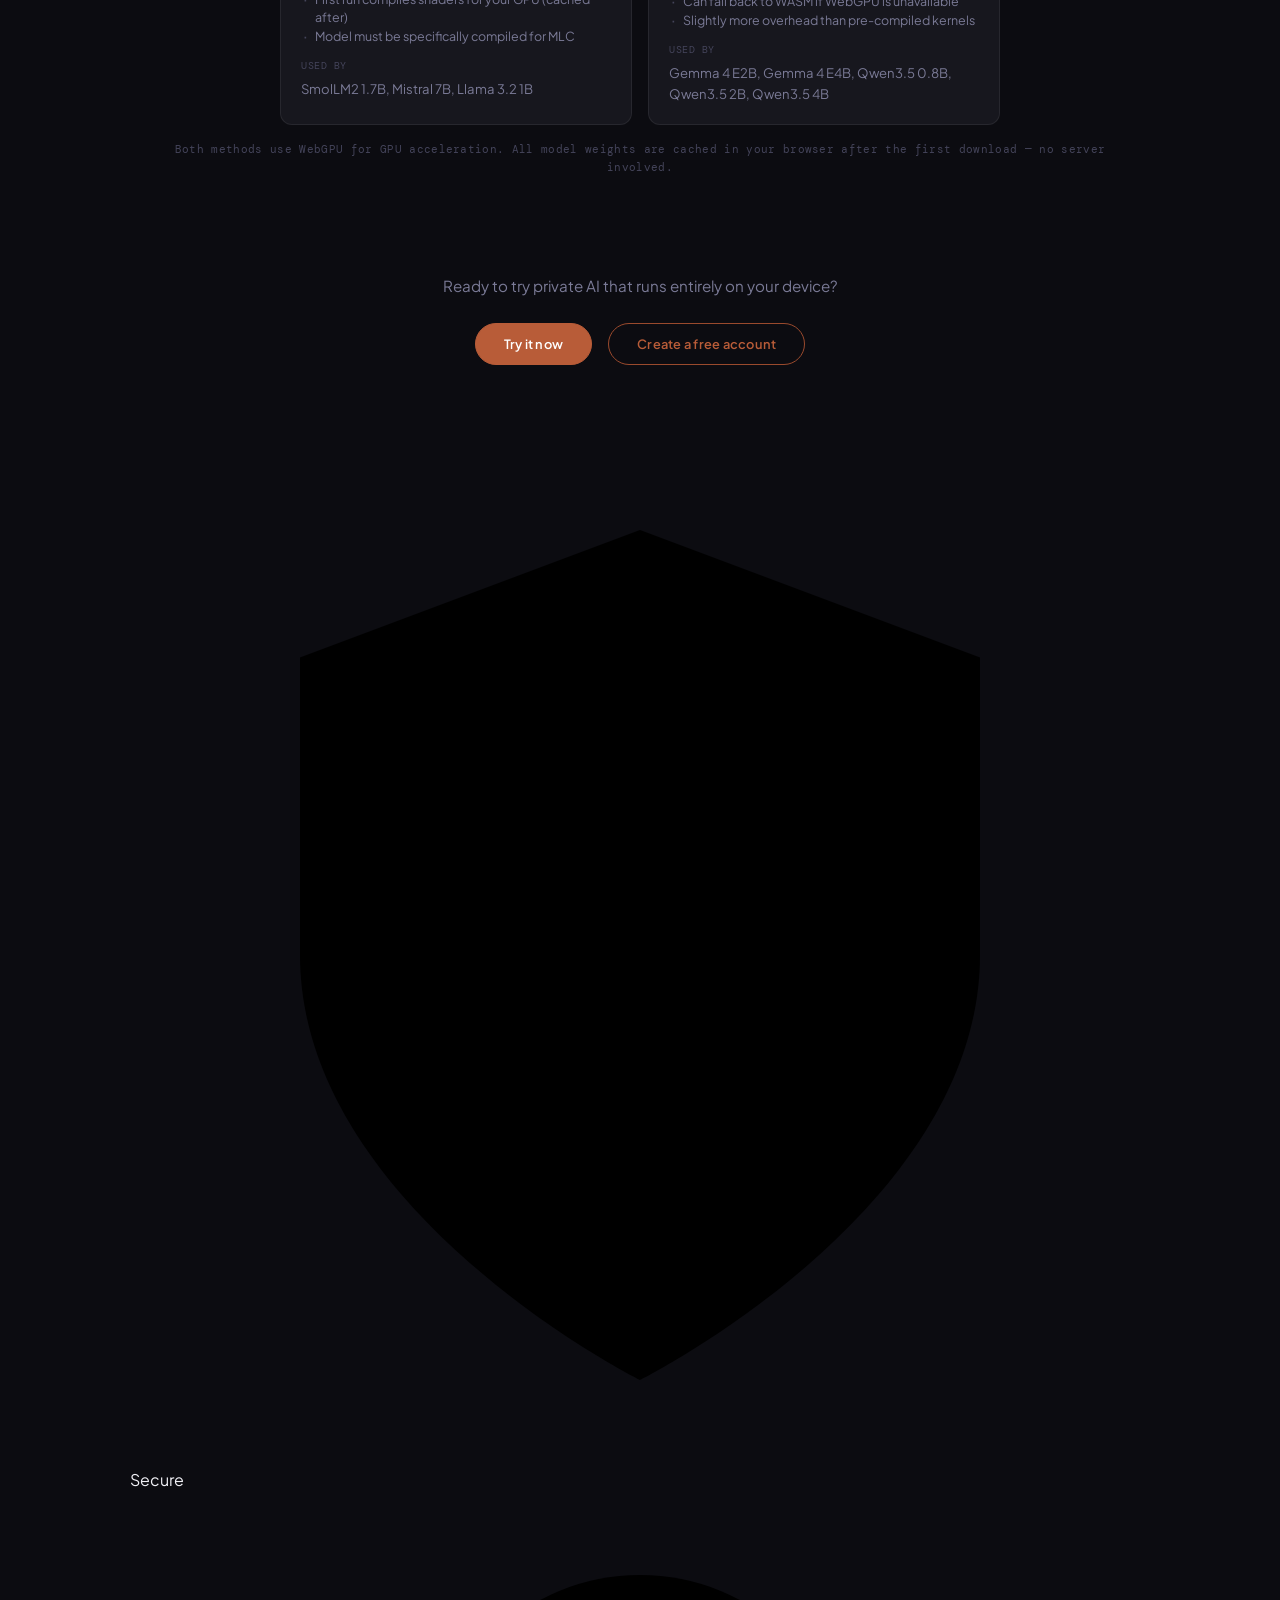
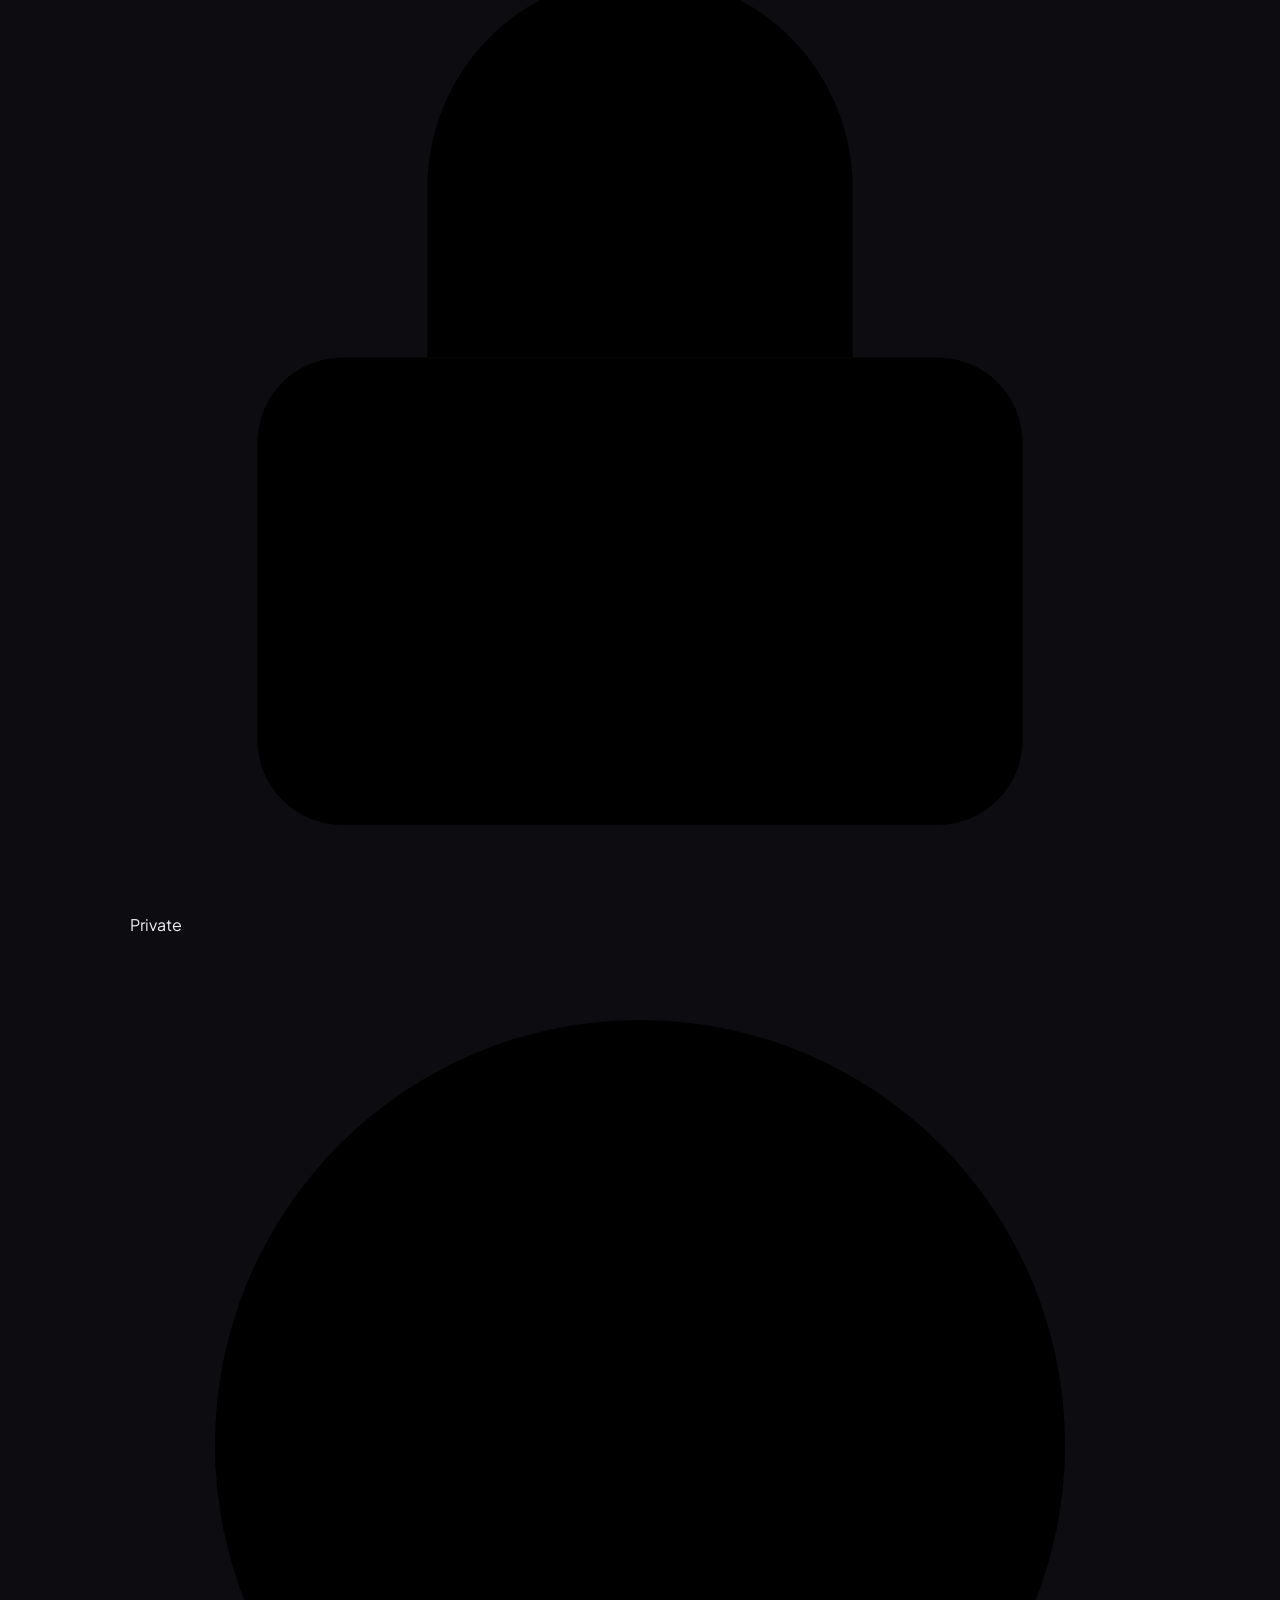
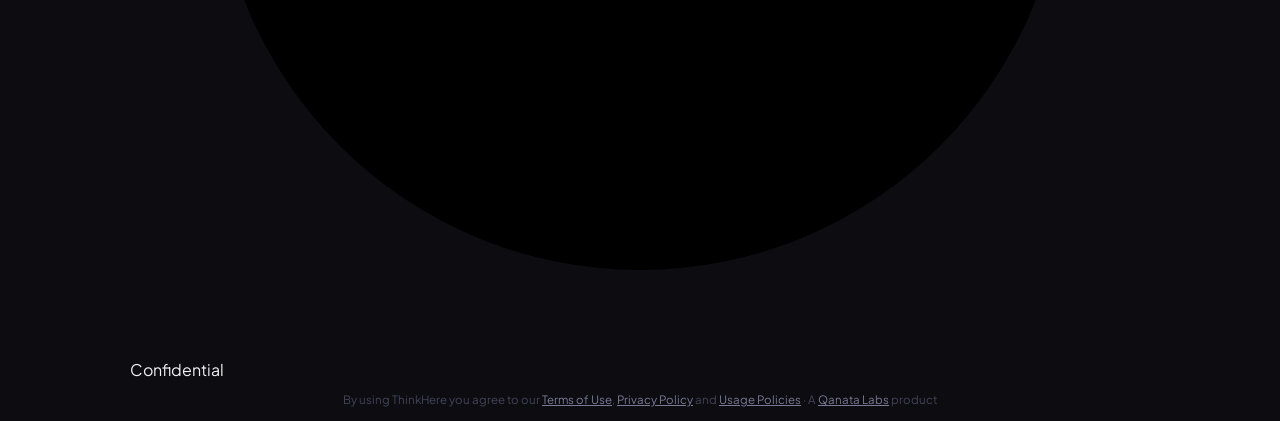
==== commit 0fdc9692: "Update supported models: Gemma 3n → Gemma 4, remove MediaPipe architecture - Replace Gemma 3n E2B/E4" ====
--- a/about.html
+++ b/about.html
@@ -186,8 +186,10 @@
 
     .arch-columns {
       display: grid;
-      grid-template-columns: 1fr 1fr 1fr;
+      grid-template-columns: 1fr 1fr;
       gap: 16px;
+      max-width: 720px;
+      margin: 0 auto;
     }
 
     .arch-card {
@@ -456,7 +458,8 @@
     /* Responsive */
     @media (max-width: 900px) {
       .arch-columns {
-        grid-template-columns: 1fr 1fr;
+        grid-template-columns: 1fr;
+        max-width: 480px;
       }
     }
 
@@ -502,7 +505,7 @@
       <div class="page-header-right">
         <a class="page-nav" href="about.html">About</a>
         <a class="page-nav" href="blog.html">Blog</a>
-        <a class="page-nav" href="docs.html">Guide</a>
+        <a class="page-nav" href="guide.html">Guide</a>
         <div class="page-theme-toggle">
           <button class="page-theme-btn active" id="btn-dark" onclick="setTheme('dark')">
             <svg width="10" height="10" viewBox="0 0 24 24" fill="none">
@@ -578,9 +581,9 @@
 
       <!-- How It Works — Three Architectures -->
       <section class="how-section">
-        <h2 class="section-title">Three paths to <em>in-browser</em> AI</h2>
-        <p class="how-description">ThinkHere supports three different inference backends, each with its own trade-offs.
-          All three use WebGPU for GPU acceleration, and all model weights are cached in your browser after the first
+        <h2 class="section-title">Two paths to <em>in-browser</em> AI</h2>
+        <p class="how-description">ThinkHere supports two inference backends, each with its own trade-offs.
+          Both use WebGPU for GPU acceleration, and all model weights are cached in your browser after the first
           download.</p>
 
         <div class="arch-columns">
@@ -616,7 +619,7 @@
               <li>Model must be specifically compiled for MLC</li>
             </ul>
             <p class="arch-label">Used by</p>
-            <p>SmolLM2 360M, SmolLM2 1.7B, Qwen3 4B, Phi-3.5 Mini, Llama 3.2 1B</p>
+            <p>SmolLM2 1.7B, Mistral 7B, Llama 3.2 1B</p>
           </div>
           <div class="arch-card">
             <h4>Transformers.js + ONNX Runtime Web</h4>
@@ -654,43 +657,11 @@
               <li>Slightly more overhead than pre-compiled kernels</li>
             </ul>
             <p class="arch-label">Used by</p>
-            <p>Qwen3.5 0.8B, Qwen3.5 2B, Qwen3.5 4B</p>
+            <p>Gemma 4 E2B, Gemma 4 E4B, Qwen3.5 0.8B, Qwen3.5 2B, Qwen3.5 4B</p>
           </div>
-          <div class="arch-card">
-            <h4>MediaPipe + LiteRT</h4>
-            <div class="arch-flow">
-              <div class="arch-flow-step">HuggingFace<span class="step-sub">LiteRT model file (.litertlm)</span></div>
-              <div class="arch-flow-arrow"><svg viewBox="0 0 12 18">
-                  <line x1="6" y1="0" x2="6" y2="12" stroke="currentColor" stroke-width="1.5" />
-                  <polyline points="2.5,9.5 6,14 9.5,9.5" fill="none" stroke="currentColor" stroke-width="1.5" />
-                </svg></div>
-              <div class="arch-flow-step highlight">MediaPipe GenAI<span class="step-sub">LLM Inference API</span></div>
-              <div class="arch-flow-arrow"><svg viewBox="0 0 12 18">
-                  <line x1="6" y1="0" x2="6" y2="12" stroke="currentColor" stroke-width="1.5" />
-                  <polyline points="2.5,9.5 6,14 9.5,9.5" fill="none" stroke="currentColor" stroke-width="1.5" />
-                </svg></div>
-              <div class="arch-flow-step">WebGPU Compute<span class="step-sub">Multimodal: text + images</span></div>
-              <div class="arch-flow-arrow"><svg viewBox="0 0 12 18">
-                  <line x1="6" y1="0" x2="6" y2="12" stroke="currentColor" stroke-width="1.5" />
-                  <polyline points="2.5,9.5 6,14 9.5,9.5" fill="none" stroke="currentColor" stroke-width="1.5" />
-                </svg></div>
-              <div class="arch-flow-step step-end">Your GPU</div>
-            </div>
-            <p>Google's <strong>MediaPipe LLM Inference</strong> API loads Gemma models in the <strong>LiteRT</strong>
-              format (formerly TFLite). Supports multimodal input — text and images — all processed on-device via
-              WebGPU. Available at <a href="https://app.thinkhere.ai"
-                style="color: var(--accent); text-decoration: none;">app.thinkhere.ai</a> with a free account.</p>
-            <div class="arch-label">Trade-offs</div>
-            <ul>
-              <li>Multimodal: text and image input</li>
-              <li>Single large file download (no split shards)</li>
-              <li>Requires WebGPU — no WASM fallback</li>
-            </ul>
-            <p class="arch-label">Used by</p>
-            <p>Gemma 3n E2B, Gemma 3n E4B (logged-in tier)</p>
-          </div>
+
         </div>
-        <div class="arch-shared">All three methods use WebGPU for GPU acceleration. All model weights are cached in your
+        <div class="arch-shared">Both methods use WebGPU for GPU acceleration. All model weights are cached in your
           browser after the first download — no server involved.</div>
       </section>
 
@@ -705,9 +676,35 @@
 
     </div>
 
-    <footer class="page-footer">
-      &copy; 2026 ThinkHere by Qanata Labs. MIT License.
-    </footer>
+    <div class="footer-trust">
+      <span class="trust-pill">
+        <svg viewBox="0 0 24 24">
+          <path d="M12 22s8-4 8-10V5l-8-3-8 3v7c0 6 8 10 8 10z" />
+        </svg>
+        Secure
+      </span>
+      <span class="trust-dot"></span>
+      <span class="trust-pill">
+        <svg viewBox="0 0 24 24">
+          <rect x="3" y="11" width="18" height="11" rx="2" />
+          <path d="M7 11V7a5 5 0 0 1 10 0v4" />
+        </svg>
+        Private
+      </span>
+      <span class="trust-dot"></span>
+      <span class="trust-pill">
+        <svg viewBox="0 0 24 24">
+          <circle cx="12" cy="12" r="10" />
+          <path d="M12 8v4l3 3" />
+        </svg>
+        Confidential
+      </span>
+    </div>
+    <p class="legal">
+      By using ThinkHere you agree to our <a href="terms.html">Terms of Use</a>, <a href="privacy.html">Privacy
+        Policy</a> and <a href="usage.html">Usage Policies</a> &middot; A <a href="https://www.qanatalabs.com"
+        target="_blank" rel="noopener">Qanata Labs</a> product
+    </p>
   </div>
 
   <script>
--- a/css/style.css
+++ b/css/style.css
@@ -127,7 +127,7 @@
 .logo-product {
   font-family: var(--font-sans);
   font-weight: 700;
-  font-size: 20px;
+  font-size: 24px;
   letter-spacing: -0.03em;
   color: var(--text);
   line-height: 1;
@@ -148,7 +148,7 @@
 
 .logo-parent-text {
   font-family: var(--font-mono);
-  font-size: 9px;
+  font-size: 16px;
   letter-spacing: 0.14em;
   text-transform: uppercase;
   color: var(--text-dim);
@@ -236,23 +236,45 @@
   border-top: 1px solid var(--border);
   display: flex;
   flex-direction: column;
-  gap: 7px;
+  gap: 10px;
   flex-shrink: 0;
 }
 
 .sidebar-footer-row {
   display: flex;
-  align-items: center;
-  justify-content: space-between;
-  gap: 8px;
+  flex-direction: column;
+  align-items: flex-start;
+  gap: 10px;
+  padding: 0 4px;
 }
 
 .sidebar-gh-stats {
+  display: flex;
+  align-items: center;
+  gap: 12px;
   margin-right: 0;
+}
+
+.sidebar-gh-stats .gh-stat {
+  font-size: 0.72rem;
+  gap: 5px;
+}
+
+.sidebar-gh-stats .gh-stat svg {
+  width: 14px;
+  height: 14px;
+}
+
+.sidebar-gh-stats .github-link svg {
+  width: 19px;
+  height: 19px;
 }
 
 .sidebar-theme-toggle {
   margin-right: 0;
+  flex-shrink: 0;
+  align-self: flex-start;
+  width: fit-content;
 }
 
 .footer-note {
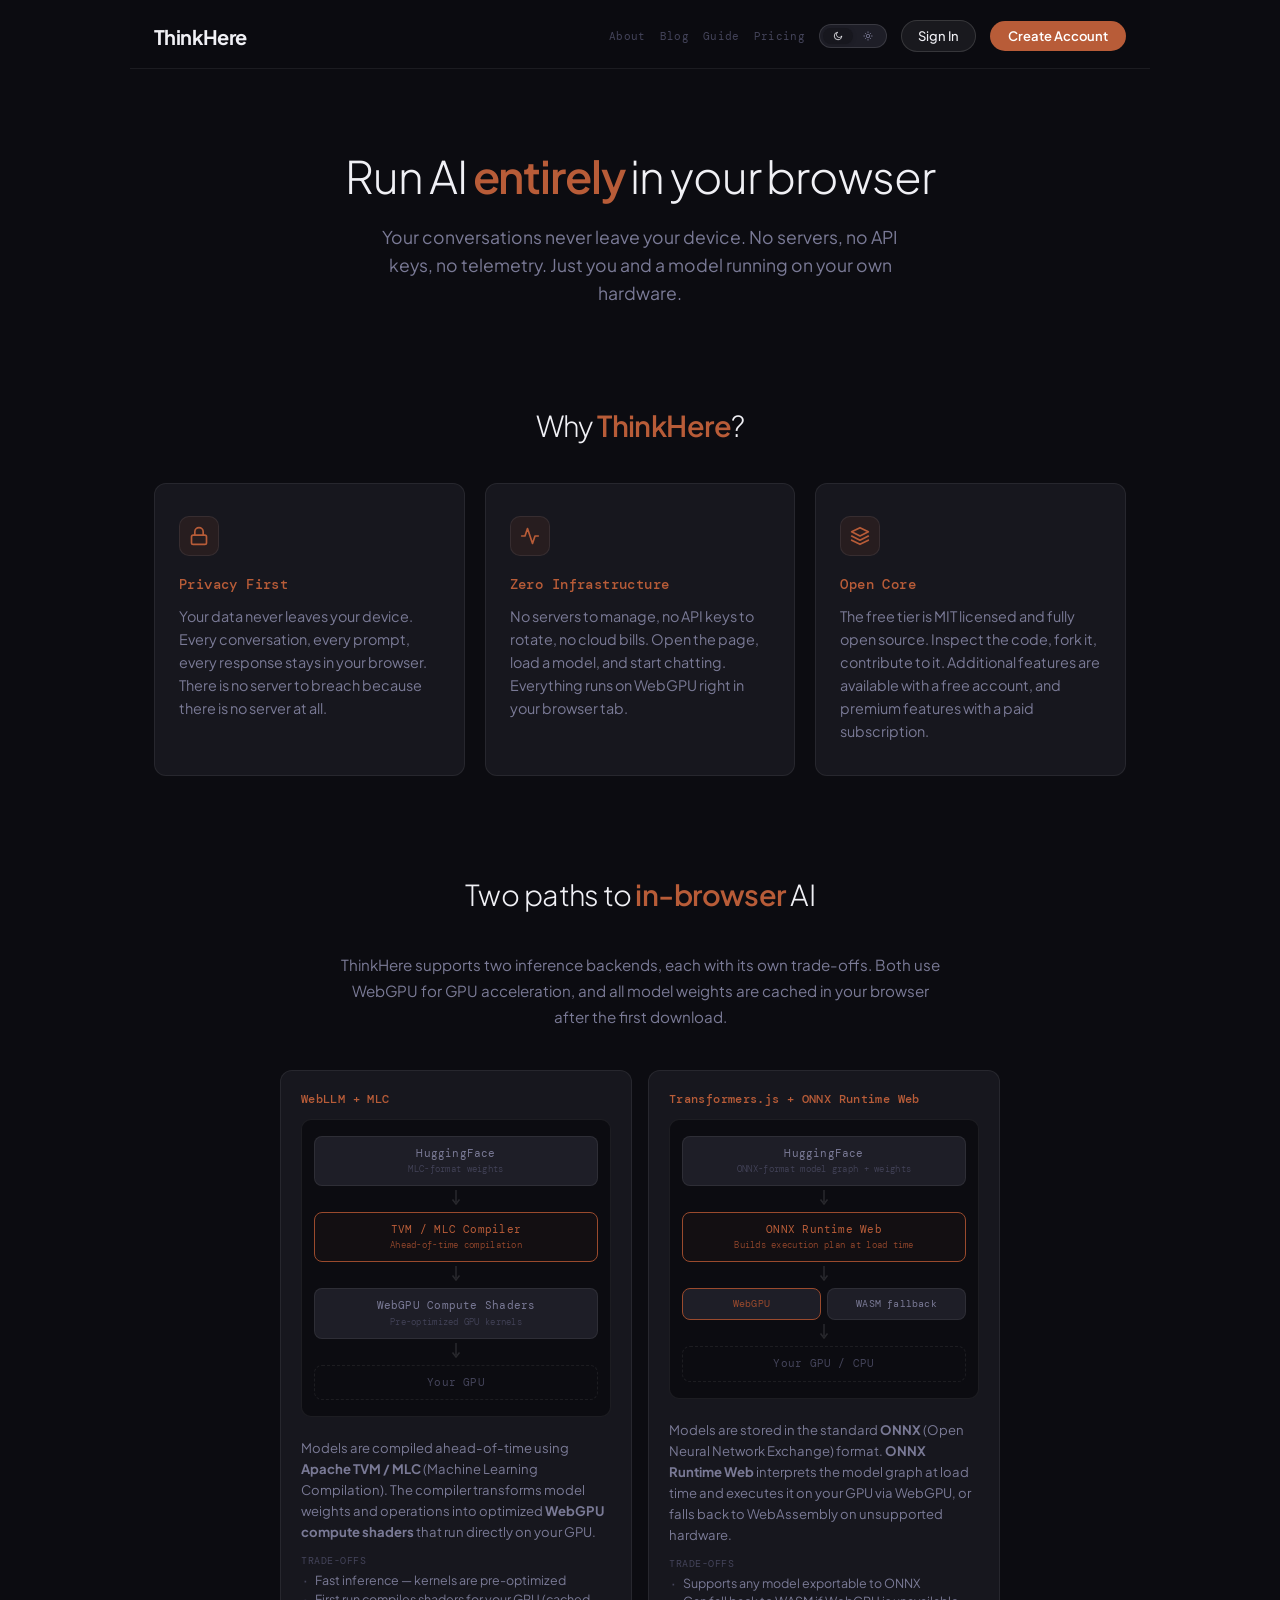
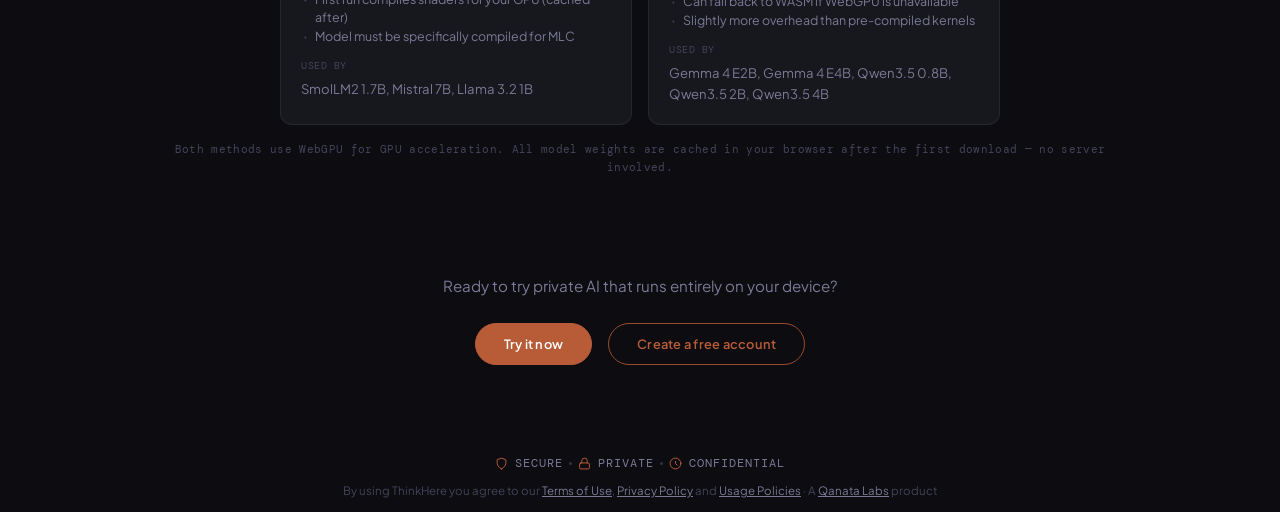
==== commit 90a578e1: "Add pricing page and Pricing nav link - New pricing.html: No account / Free account / Pro tiers, mon" ====
--- a/about.html
+++ b/about.html
@@ -492,20 +492,13 @@
   <div class="page-wrap">
     <header class="page-header">
       <a class="page-header-logo" href="/">
-        <svg width="13" height="15" viewBox="0 0 72 80" fill="none">
-          <circle cx="24" cy="9" r="6" fill="#b85c38" />
-          <circle cx="48" cy="9" r="6" fill="#b85c38" />
-          <path d="M 58,52 A 22,22 0 1 0 50,62" stroke="#f4f1eb" stroke-width="6" fill="none" stroke-linecap="round"
-            class="ql-stroke" />
-          <line x1="50" y1="62" x2="62" y2="76" stroke="#f4f1eb" stroke-width="6" stroke-linecap="round"
-            class="ql-stroke" />
-        </svg>
         ThinkHere
       </a>
       <div class="page-header-right">
         <a class="page-nav" href="about.html">About</a>
         <a class="page-nav" href="blog.html">Blog</a>
         <a class="page-nav" href="guide.html">Guide</a>
+        <a class="page-nav" href="pricing.html">Pricing</a>
         <div class="page-theme-toggle">
           <button class="page-theme-btn active" id="btn-dark" onclick="setTheme('dark')">
             <svg width="10" height="10" viewBox="0 0 24 24" fill="none">
--- a/css/style.css
+++ b/css/style.css
@@ -28,6 +28,7 @@
   --orb2: rgba(184, 92, 56, 0.05);
   --shadow: rgba(0, 0, 0, 0.15);
   --accent: #b85c38;
+  --terra: #b85c38;
   --accent-dim: #9a4a2d;
   --accent-glow: rgba(184, 92, 56, 0.10);
   --user-bg: #1e1a16;
@@ -64,6 +65,7 @@
   --orb2: rgba(184, 92, 56, 0.03);
   --shadow: rgba(0, 0, 0, 0.08);
   --accent: #b85c38;
+  --terra: #b85c38;
   --accent-dim: #9e3f1a;
   --accent-glow: rgba(184, 92, 56, 0.08);
   --user-bg: #f5ede8;
@@ -615,30 +617,81 @@
   animation: pulse 2.2s ease infinite;
 }
 
-.intro-section .start-btn {
+/* ── Intro Chat CTA ── */
+.intro-chat-cta {
+  width: 100%;
+  max-width: 560px;
+  margin-top: 12px;
+  cursor: pointer;
+  transition: transform 0.15s ease;
+}
+
+.intro-chat-cta:hover {
+  transform: translateY(-2px);
+}
+
+.intro-chat-input {
+  display: flex;
+  align-items: center;
+  gap: 10px;
+  background: var(--surface);
+  border: 1px solid var(--border-md);
+  border-radius: 14px;
+  padding: 14px 14px 14px 16px;
+  transition: border-color 0.2s ease, box-shadow 0.2s ease;
+}
+
+.intro-chat-cta:hover .intro-chat-input {
+  border-color: var(--border-hi);
+  box-shadow: 0 2px 12px rgba(0, 0, 0, 0.06);
+}
+
+.intro-chat-clip {
+  width: 20px;
+  height: 20px;
+  fill: var(--text-dim);
+  flex-shrink: 0;
+}
+
+.intro-chat-placeholder {
+  flex: 1;
   font-family: var(--font-sans);
-  font-size: 0.85rem;
-  font-weight: 600;
+  font-size: 0.88rem;
+  color: var(--text-dim);
+  user-select: none;
+}
+
+.intro-chat-send {
+  width: 32px;
+  height: 32px;
+  border-radius: 8px;
   background: var(--accent);
-  color: #fff;
-  border: none;
-  border-radius: 100px;
-  padding: 14px 40px;
-  cursor: pointer;
+  display: flex;
+  align-items: center;
+  justify-content: center;
+  flex-shrink: 0;
+  transition: background 0.15s ease;
+}
+
+.intro-chat-cta:hover .intro-chat-send {
+  background: #d4724e;
+}
+
+.intro-chat-send svg {
+  width: 16px;
+  height: 16px;
+  fill: #fff;
+}
+
+.intro-chat-meta {
+  display: flex;
+  align-items: center;
+  justify-content: space-between;
+  padding: 6px 4px 0;
+  font-family: var(--font-mono);
+  font-size: 0.68rem;
+  color: var(--text-muted);
   letter-spacing: 0.02em;
-  transition: all 0.2s ease;
-  margin-top: 8px;
-}
-
-.intro-section .start-btn:hover {
-  background: #d4724e;
-  transform: translateY(-1px);
-}
-
-.intro-section .start-btn:disabled {
-  opacity: 0.4;
-  cursor: not-allowed;
-  transform: none;
 }
 
 .intro-subtitle {
@@ -1541,6 +1594,45 @@
 }
 
 /* ── Legal footer ── */
+.footer-trust {
+  display: flex;
+  align-items: center;
+  justify-content: center;
+  gap: 6px;
+  padding: 10px 20px 0;
+  flex-wrap: wrap;
+}
+
+.trust-pill {
+  display: flex;
+  align-items: center;
+  gap: 7px;
+  font-family: var(--font-mono);
+  font-size: 12px;
+  letter-spacing: 0.08em;
+  text-transform: uppercase;
+  color: var(--text-muted);
+}
+
+.trust-pill svg {
+  width: 13px;
+  height: 13px;
+  stroke: var(--terra);
+  fill: none;
+  stroke-width: 1.8;
+  stroke-linecap: round;
+  stroke-linejoin: round;
+  flex-shrink: 0;
+}
+
+.trust-dot {
+  width: 3px;
+  height: 3px;
+  border-radius: 50%;
+  background: var(--text-muted);
+  opacity: 0.35;
+}
+
 .legal {
   text-align: center;
   font-size: 11.5px;
@@ -1657,4 +1749,548 @@
     font-size: 12px;
     padding: 6px 12px;
   }
+}
+
+/* ── Legal / Docs Layout ── */
+.legal-layout {
+  display: flex;
+  flex: 1;
+  position: relative;
+}
+
+.doc-nav {
+  width: 240px;
+  background: var(--surface2);
+  border-right: 1px solid var(--border);
+  padding: 30px 24px;
+  flex-shrink: 0;
+  height: calc(100vh - 73px);
+  /* 73px is approx header height */
+  position: sticky;
+  top: 73px;
+  overflow-y: auto;
+}
+
+.doc-nav ul {
+  list-style: none;
+}
+
+.doc-nav ul li {
+  margin-bottom: 4px;
+}
+
+.doc-nav ul li a {
+  font-family: var(--font-sans);
+  font-size: 13px;
+  font-weight: 500;
+  color: var(--text-muted);
+  text-decoration: none;
+  transition: color 0.15s;
+  display: block;
+  padding: 6px 0;
+}
+
+.doc-nav ul li a:hover {
+  color: var(--text);
+}
+
+.doc-nav ul li a.active {
+  color: var(--accent);
+}
+
+.nav-doc-title {
+  font-family: var(--font-mono);
+  font-size: 11px;
+  letter-spacing: 0.15em;
+  text-transform: uppercase;
+  color: var(--text);
+  margin-bottom: 20px;
+  padding-bottom: 12px;
+  border-bottom: 1px solid var(--border);
+}
+
+.nav-divider {
+  height: 1px;
+  background: var(--border);
+  margin: 20px 0;
+}
+
+.nav-other-label {
+  font-family: var(--font-mono);
+  font-size: 10px;
+  letter-spacing: 0.15em;
+  text-transform: uppercase;
+  color: var(--text-dim);
+  margin-bottom: 12px;
+}
+
+.nav-other a {
+  font-size: 12px !important;
+  color: var(--text-muted) !important;
+}
+
+.nav-other a:hover {
+  color: var(--text) !important;
+}
+
+.doc-main {
+  flex: 1;
+  min-width: 0;
+}
+
+/* Legal Cover */
+.legal-cover {
+  background: var(--surface);
+  padding: 60px 80px;
+  border-bottom: 1px solid var(--border);
+}
+
+.legal-cover .cover-label {
+  font-family: var(--font-mono);
+  font-size: 11px;
+  letter-spacing: 0.2em;
+  text-transform: uppercase;
+  color: var(--accent);
+  margin-bottom: 16px;
+}
+
+.legal-cover h1 {
+  font-family: var(--font-sans);
+  font-size: clamp(32px, 4vw, 56px);
+  font-weight: 300;
+  letter-spacing: -0.025em;
+  color: var(--hero-h);
+  line-height: 1.1;
+  margin-bottom: 24px;
+}
+
+.legal-cover h1 em {
+  color: var(--hero-em);
+  font-style: normal;
+}
+
+.legal-cover .cover-meta {
+  font-family: var(--font-mono);
+  font-size: 12px;
+  color: var(--text-muted);
+  display: flex;
+  gap: 20px;
+  flex-wrap: wrap;
+}
+
+.notice-banner {
+  background: var(--surface2);
+  border-left: 3px solid var(--accent);
+  padding: 24px 80px;
+  display: flex;
+  align-items: center;
+  gap: 16px;
+  border-bottom: 1px solid var(--border);
+}
+
+.notice-banner svg {
+  color: var(--accent);
+  flex-shrink: 0;
+}
+
+.notice-banner p {
+  font-size: 14px;
+  color: var(--text-muted);
+  line-height: 1.6;
+}
+
+.notice-banner strong {
+  color: var(--text);
+  font-weight: 600;
+}
+
+.intro-para {
+  padding: 40px 80px 10px;
+  font-size: 16px;
+  color: var(--text);
+  line-height: 1.7;
+  max-width: 860px;
+}
+
+/* Sections */
+.doc-section {
+  padding: 60px 80px;
+  border-bottom: 1px solid var(--border);
+  scroll-margin-top: 80px;
+}
+
+.doc-section.dark {
+  background: var(--surface2);
+}
+
+.doc-section .section-number {
+  font-family: var(--font-mono);
+  font-size: 11px;
+  letter-spacing: 0.2em;
+  color: var(--accent);
+  text-transform: uppercase;
+  margin-bottom: 16px;
+  display: block;
+}
+
+.doc-section .section-heading {
+  font-size: clamp(24px, 2.5vw, 32px);
+  font-weight: 300;
+  letter-spacing: -0.02em;
+  line-height: 1.2;
+  margin-bottom: 24px;
+  color: var(--hero-h);
+}
+
+.doc-section .sub-label {
+  font-family: var(--font-mono);
+  font-size: 10px;
+  letter-spacing: 0.15em;
+  text-transform: uppercase;
+  color: var(--accent);
+  margin: 32px 0 12px;
+  display: block;
+}
+
+.doc-section p.body {
+  font-size: 15px;
+  color: var(--text-muted);
+  line-height: 1.7;
+  margin-bottom: 16px;
+  max-width: 800px;
+}
+
+.doc-section p.body a {
+  color: var(--accent);
+  text-decoration: none;
+}
+
+.doc-section p.body a:hover {
+  text-decoration: underline;
+}
+
+ul.doc-list {
+  list-style: none;
+  margin: 12px 0 24px;
+  display: flex;
+  flex-direction: column;
+  gap: 10px;
+  max-width: 800px;
+}
+
+ul.doc-list li {
+  font-size: 15px;
+  color: var(--text-muted);
+  line-height: 1.6;
+  padding-left: 20px;
+  position: relative;
+}
+
+ul.doc-list li::before {
+  content: '';
+  position: absolute;
+  left: 0;
+  top: 0.6em;
+  width: 6px;
+  height: 6px;
+  border-radius: 50%;
+  background: var(--accent);
+  opacity: 0.8;
+}
+
+/* Legal Tables & Buckets */
+.bucket-grid {
+  display: grid;
+  grid-template-columns: 1fr 1fr;
+  gap: 16px;
+  max-width: 800px;
+  margin: 24px 0;
+}
+
+.bucket {
+  padding: 24px;
+  background: var(--surface);
+  border: 1px solid var(--border);
+  border-radius: var(--radius);
+}
+
+.bucket.no {
+  border-left: 3px solid #27ae60;
+}
+
+.bucket.yes {
+  border-left: 3px solid var(--accent);
+}
+
+.bucket .bucket-label {
+  font-family: var(--font-mono);
+  font-size: 10px;
+  letter-spacing: 0.15em;
+  text-transform: uppercase;
+  font-weight: 500;
+  margin-bottom: 16px;
+}
+
+.bucket.no .bucket-label {
+  color: #27ae60;
+}
+
+.bucket.yes .bucket-label {
+  color: var(--accent);
+}
+
+.bucket ul {
+  list-style: none;
+  display: flex;
+  flex-direction: column;
+  gap: 8px;
+}
+
+.bucket li {
+  font-size: 14px;
+  line-height: 1.5;
+  padding-left: 20px;
+  position: relative;
+  color: var(--text-muted);
+}
+
+.bucket.no li::before {
+  content: '✓';
+  position: absolute;
+  left: 0;
+  color: #27ae60;
+  font-size: 12px;
+  top: 1px;
+}
+
+.bucket.yes li::before {
+  content: '·';
+  position: absolute;
+  left: 4px;
+  color: var(--accent);
+  font-size: 18px;
+  top: -3px;
+}
+
+.never-box {
+  background: var(--surface);
+  border: 1px solid var(--border);
+  border-left: 3px solid #27ae60;
+  border-radius: var(--radius);
+  padding: 24px 30px;
+  margin: 16px 0 24px;
+  max-width: 800px;
+}
+
+.never-box .never-box-label {
+  font-family: var(--font-mono);
+  font-size: 10px;
+  letter-spacing: 0.15em;
+  text-transform: uppercase;
+  color: #27ae60;
+  font-weight: 500;
+  margin-bottom: 16px;
+}
+
+.never-box ul {
+  list-style: none;
+  display: flex;
+  flex-direction: column;
+  gap: 8px;
+}
+
+.never-box li {
+  font-size: 14px;
+  line-height: 1.6;
+  padding-left: 20px;
+  position: relative;
+  color: var(--text-muted);
+}
+
+.never-box li::before {
+  content: '✓';
+  position: absolute;
+  left: 0;
+  color: #27ae60;
+  font-size: 12px;
+  top: 2px;
+}
+
+.basis-table {
+  width: 100%;
+  border-collapse: collapse;
+  margin: 16px 0 24px;
+  max-width: 860px;
+  font-size: 14px;
+}
+
+.basis-table th {
+  text-align: left;
+  padding: 12px 16px;
+  background: var(--surface);
+  color: var(--text);
+  font-size: 11px;
+  letter-spacing: 0.1em;
+  text-transform: uppercase;
+  font-weight: 500;
+  border-bottom: 1px solid var(--border);
+}
+
+.basis-table td {
+  padding: 16px;
+  border-bottom: 1px solid var(--border);
+  color: var(--text-muted);
+  vertical-align: top;
+  line-height: 1.6;
+}
+
+.basis-table td:first-child {
+  font-weight: 500;
+  color: var(--text);
+  width: 240px;
+}
+
+.contact-card {
+  display: inline-flex;
+  align-items: center;
+  gap: 12px;
+  background: var(--surface);
+  border: 1px solid var(--border);
+  border-left: 3px solid var(--accent);
+  border-radius: var(--radius);
+  padding: 16px 24px;
+  margin-top: 12px;
+}
+
+.doc-section.dark .contact-card {
+  background: var(--bg);
+}
+
+.contact-card a {
+  font-family: var(--font-mono);
+  font-size: 14px;
+  color: var(--accent);
+  text-decoration: none;
+}
+
+.contact-card a:hover {
+  text-decoration: underline;
+}
+
+@media (max-width: 900px) {
+  .legal-layout {
+    flex-direction: column;
+  }
+
+  .doc-nav {
+    width: 100%;
+    height: auto;
+    position: static;
+    border-right: none;
+    border-bottom: 1px solid var(--border);
+    padding: 20px;
+  }
+
+  .legal-cover,
+  .doc-section,
+  .notice-banner,
+  .intro-para {
+    padding-left: 24px;
+    padding-right: 24px;
+  }
+
+  .bucket-grid {
+    grid-template-columns: 1fr;
+  }
+}
+
+/* Top nav for content pages */
+.page-header {
+  padding: 20px 24px 16px;
+  border-bottom: 1px solid var(--border);
+  display: flex;
+  align-items: center;
+  justify-content: space-between;
+  flex-shrink: 0;
+  background: var(--topbar-bg);
+  backdrop-filter: blur(12px);
+}
+
+.page-header-logo {
+  font-family: var(--font-sans);
+  font-weight: 700;
+  font-size: 1.25rem;
+  letter-spacing: -0.03em;
+  color: var(--text);
+  text-decoration: none;
+  display: flex;
+  align-items: center;
+  gap: 8px;
+}
+
+.page-header-right {
+  display: flex;
+  align-items: center;
+  gap: 14px;
+}
+
+.page-nav {
+  font-family: var(--font-mono);
+  font-size: 0.7rem;
+  color: var(--text-dim);
+  text-decoration: none;
+  letter-spacing: 0.03em;
+  transition: color 0.2s ease;
+}
+
+.page-nav:hover {
+  color: var(--accent);
+}
+
+.page-content {
+  flex: 1;
+  padding: 0 24px;
+  overflow-y: auto;
+}
+
+/* Theme toggle for content pages */
+.page-theme-toggle {
+  display: flex;
+  align-items: center;
+  background: var(--surface2);
+  border: 1px solid var(--border-md);
+  border-radius: 20px;
+  padding: 3px;
+}
+
+.page-theme-btn {
+  display: flex;
+  align-items: center;
+  gap: 4px;
+  padding: 3px 10px;
+  border-radius: 16px;
+  border: none;
+  background: transparent;
+  color: var(--text-muted);
+  font-family: var(--font-sans);
+  font-size: 11px;
+  font-weight: 500;
+  cursor: pointer;
+  transition: all 0.18s;
+}
+
+.page-theme-btn.active {
+  background: var(--surface);
+  color: var(--text);
+  box-shadow: 0 1px 4px var(--shadow);
+}
+
+@media (max-width: 680px) {
+  .page-header {
+    padding: 16px;
+  }
+
+  .page-header-right {
+    gap: 8px;
+  }
 }
